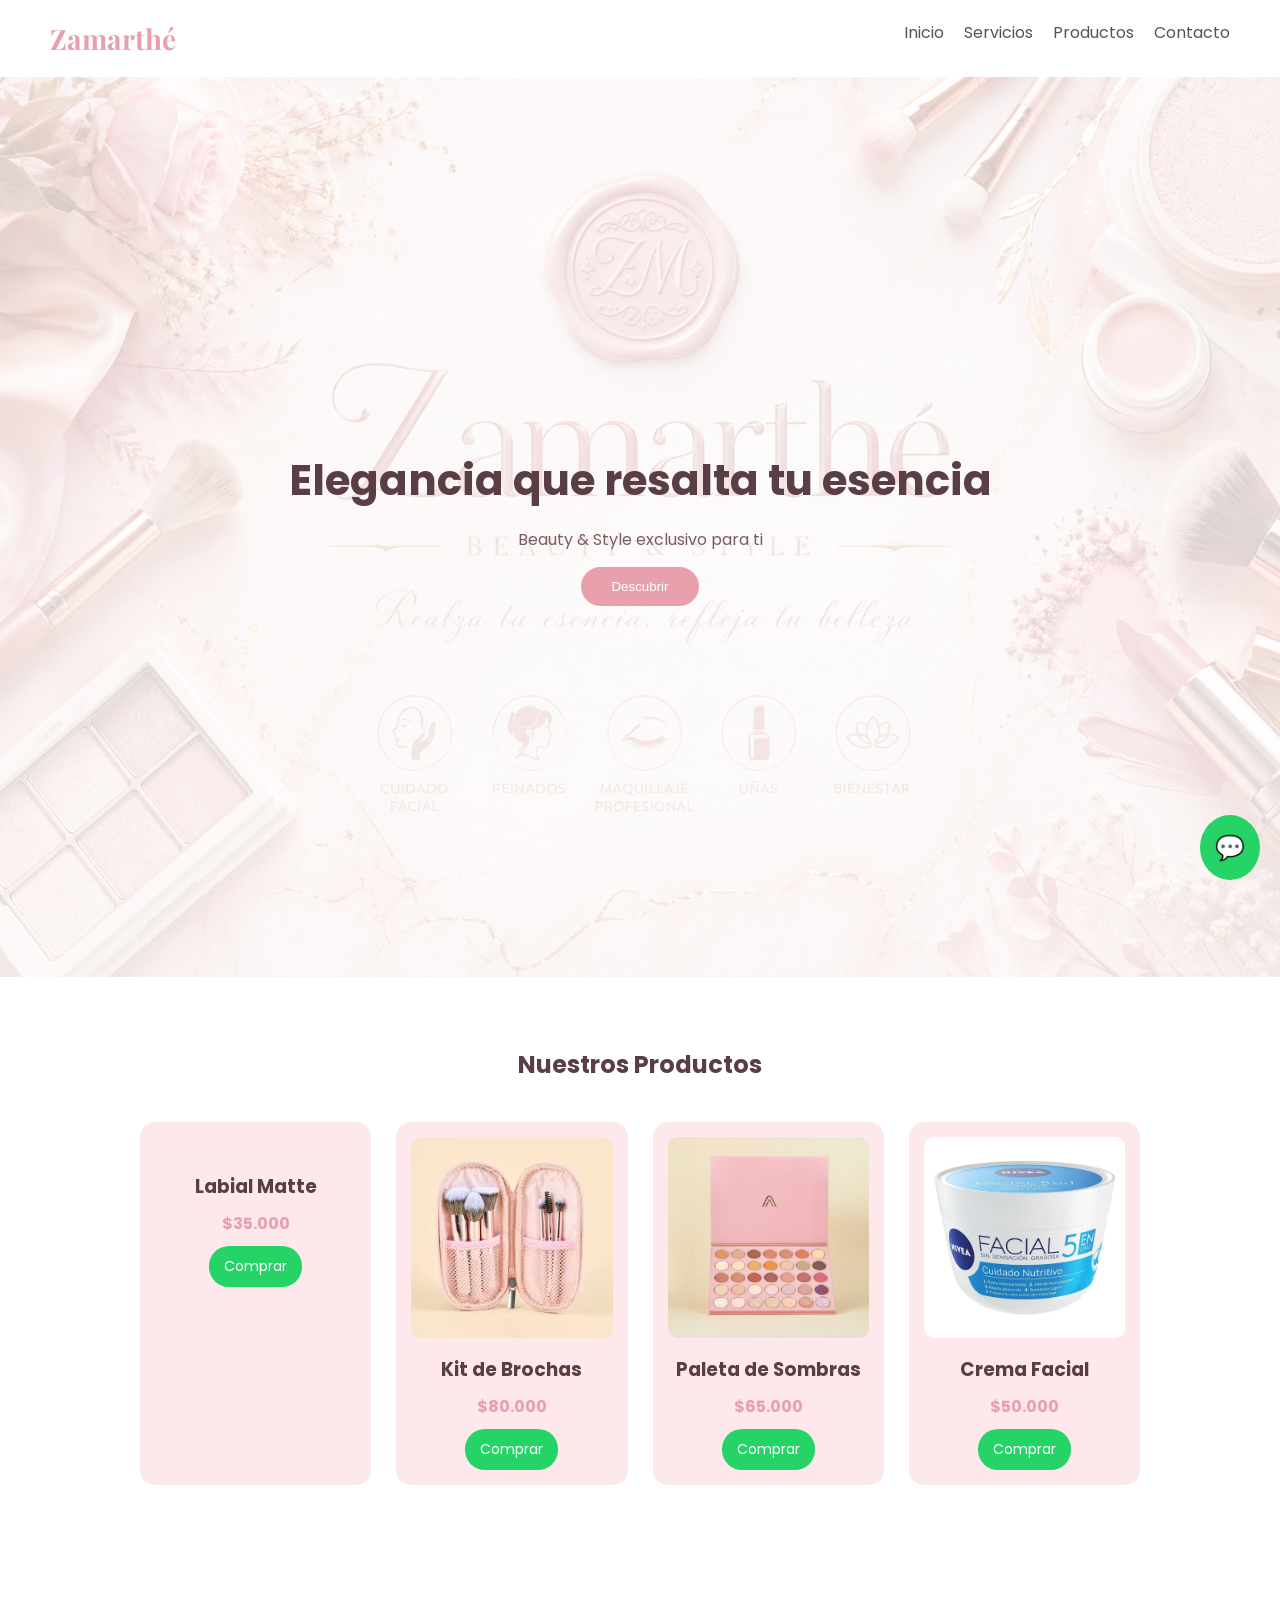
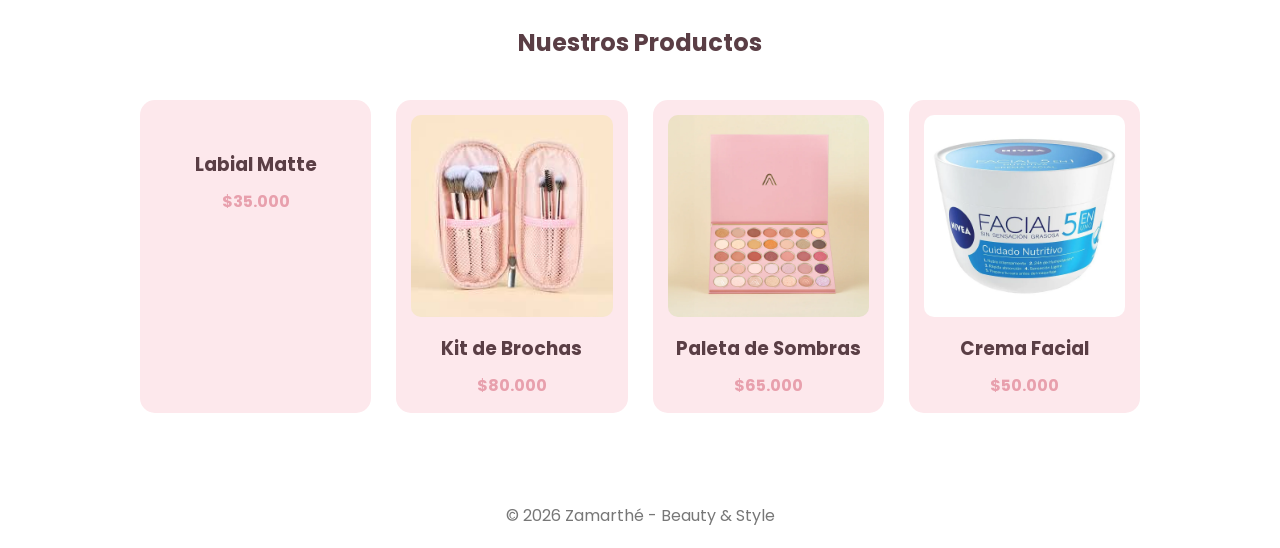
==== index.html @ cbe25ed5 "Primer commit Zamarthé" ====
<!DOCTYPE html>
<html lang="es">
<head>
    <meta charset="UTF-8">
    <meta name="viewport" content="width=device-width, initial-scale=1.0">
    <title>Zamarthé | Beauty & Style</title>

    <link rel="stylesheet" href="styles.css">

    <!-- FUENTES -->
    <link href="https://fonts.googleapis.com/css2?family=Playfair+Display:wght@500&family=Poppins:wght@300;400;500&display=swap" rel="stylesheet">
</head>

<body>

    <!-- NAVBAR -->
    <header>
        <nav class="navbar">
            <h1 class="logo">Zamarthé</h1>

            <ul>
                <li><a href="#">Inicio</a></li>
                <li><a href="#services">Servicios</a></li>
                <li><a href="#products">Productos</a></li>
                <li><a href="#">Contacto</a></li>
            </ul>
        </nav>
    </header>

    <!-- HERO -->
    <section class="hero">
        <div class="hero-content">
            <h2>Elegancia que resalta tu esencia</h2>
            <p>Beauty & Style exclusivo para ti</p>
            <button onclick="scrollToSection()">Descubrir</button>
        </div>
    </section>

    <!-- SERVICIOS -->
  <section class="products" id="products">
    <h2>Nuestros Productos</h2>

    <div class="product-grid">

        <div class="product">
            <img src="assets/pruieba.jpg" alt="">
            <h3>Labial Matte</h3>
            <p>$35.000</p>
            <a href="https://wa.me/573001234567?text=Hola,%20quiero%20comprar%20el%20Labial%20Matte%20de%20Zamarthé" target="_blank" class="btn-wsp">Comprar</a>
        </div>

        <div class="product">
            <img src="assets/producto2.jpg" alt="">
            <h3>Kit de Brochas</h3>
            <p>$80.000</p>
            <a href="https://wa.me/573001234567?text=Hola,%20quiero%20comprar%20el%20Kit%20de%20Brochas%20de%20Zamarthé" target="_blank" class="btn-wsp">Comprar</a>
        </div>

        <div class="product">
            <img src="assets/producto3.jpg" alt="">
            <h3>Paleta de Sombras</h3>
            <p>$65.000</p>
            <a href="https://wa.me/573001234567?text=Hola,%20quiero%20comprar%20la%20Paleta%20de%20Sombras%20de%20Zamarthé" target="_blank" class="btn-wsp">Comprar</a>
        </div>

        <div class="product">
            <img src="assets/producto4.jpg" alt="">
            <h3>Crema Facial</h3>
            <p>$50.000</p>
            <a href="https://wa.me/573001234567?text=Hola,%20quiero%20comprar%20la%20Crema%20Facial%20de%20Zamarthé" target="_blank" class="btn-wsp">Comprar</a>
        </div>

    </div>
</section>

    <!-- PRODUCTOS -->
    <section class="products" id="products">
        <h2>Nuestros Productos</h2>

        <div class="product-grid">

            <div class="product">
                <img src="assets/pruieba.jpg" alt="">
                <h3>Labial Matte</h3>
                <p>$35.000</p>
            </div>

            <div class="product">
                <img src="assets/producto2.jpg" alt="">
                <h3>Kit de Brochas</h3>
                <p>$80.000</p>
            </div>

            <div class="product">
                <img src="assets/producto3.jpg" alt="">
                <h3>Paleta de Sombras</h3>
                <p>$65.000</p>
            </div>

            <div class="product">
                <img src="assets/producto4.jpg" alt="">
                <h3>Crema Facial</h3>
                <p>$50.000</p>
            </div>

        </div>
    </section>

    <!-- FOOTER -->
    <footer>
        <p>© 2026 Zamarthé - Beauty & Style</p>
    </footer>

    <script src="script.js"></script>
    <a href="https://wa.me/573001234567?text=Hola,%20quiero%20información%20sobre%20Zamarthé" 
   class="whatsapp-float" target="_blank">
   💬
</a>

</body>
</html>
---- styles.css ----
/* RESET */
* {
    margin: 0;
    padding: 0;
    box-sizing: border-box;
}

/* FUENTES */
body {
    font-family: 'Poppins', sans-serif;
}

/* COLORES */
:root {
    --rosa: #e8a0ad;
    --rosa-suave: #fde8ec;
    --texto: #5a3e45;
}

/* NAVBAR */
.navbar {
    display: flex;
    justify-content: space-between;
    padding: 20px 50px;
    background: white;
    box-shadow: 0 2px 10px rgba(0,0,0,0.05);
}

.logo {
    font-family: 'Playfair Display', serif;
    font-size: 28px;
    color: var(--rosa);
}

.navbar ul {
    display: flex;
    list-style: none;
    gap: 20px;
}

.navbar a {
    text-decoration: none;
    color: #555;
}

.navbar a:hover {
    color: var(--rosa);
}

/* HERO */
.hero {
    height: 100vh;
    background:
        linear-gradient(rgba(255,255,255,0.75), rgba(255,255,255,0.85)),
        url("assets/fondo.png") no-repeat center center/cover;

    display: flex;
    justify-content: center;
    align-items: center;
    text-align: center;
}

.hero h2 {
    font-size: 42px;
    color: var(--texto);
}

.hero p {
    margin: 15px 0;
    color: #7a5c63;
}

.hero button {
    padding: 12px 30px;
    border: none;
    background: var(--rosa);
    color: white;
    border-radius: 30px;
    cursor: pointer;
}

/* SERVICIOS */
.services {
    padding: 60px 20px;
    text-align: center;
    background: var(--rosa-suave);
}

.cards {
    display: flex;
    justify-content: center;
    gap: 20px;
    flex-wrap: wrap;
}

.card {
    background: white;
    padding: 20px;
    border-radius: 15px;
    width: 250px;
}

/* PRODUCTOS */
.products {
    padding: 70px 20px;
    text-align: center;
}

.products h2 {
    margin-bottom: 40px;
    color: var(--texto);
}

.product-grid {
    display: grid;
    grid-template-columns: repeat(auto-fit, minmax(220px, 1fr));
    gap: 25px;
    max-width: 1000px;
    margin: auto;
}

.product {
    background: var(--rosa-suave);
    padding: 15px;
    border-radius: 15px;
}

.product img {
    width: 100%;
    border-radius: 10px;
}

.product h3 {
    margin: 10px 0;
    color: var(--texto);
}

.product p {
    color: var(--rosa);
    font-weight: bold;
}

/* FOOTER */
footer {
    text-align: center;
    padding: 20px;
    background: white;
    color: #777;
}
.btn-wsp {
    display: inline-block;
    margin-top: 10px;
    padding: 10px 15px;
    background: #25D366;
    color: white;
    text-decoration: none;
    border-radius: 20px;
    font-size: 14px;
    transition: 0.3s;
}

.btn-wsp:hover {
    background: #1ebe5d;
}
.whatsapp-float {
    position: fixed;
    bottom: 20px;
    right: 20px;
    background: #25D366;
    color: white;
    font-size: 24px;
    padding: 15px;
    border-radius: 50%;
    text-decoration: none;
}
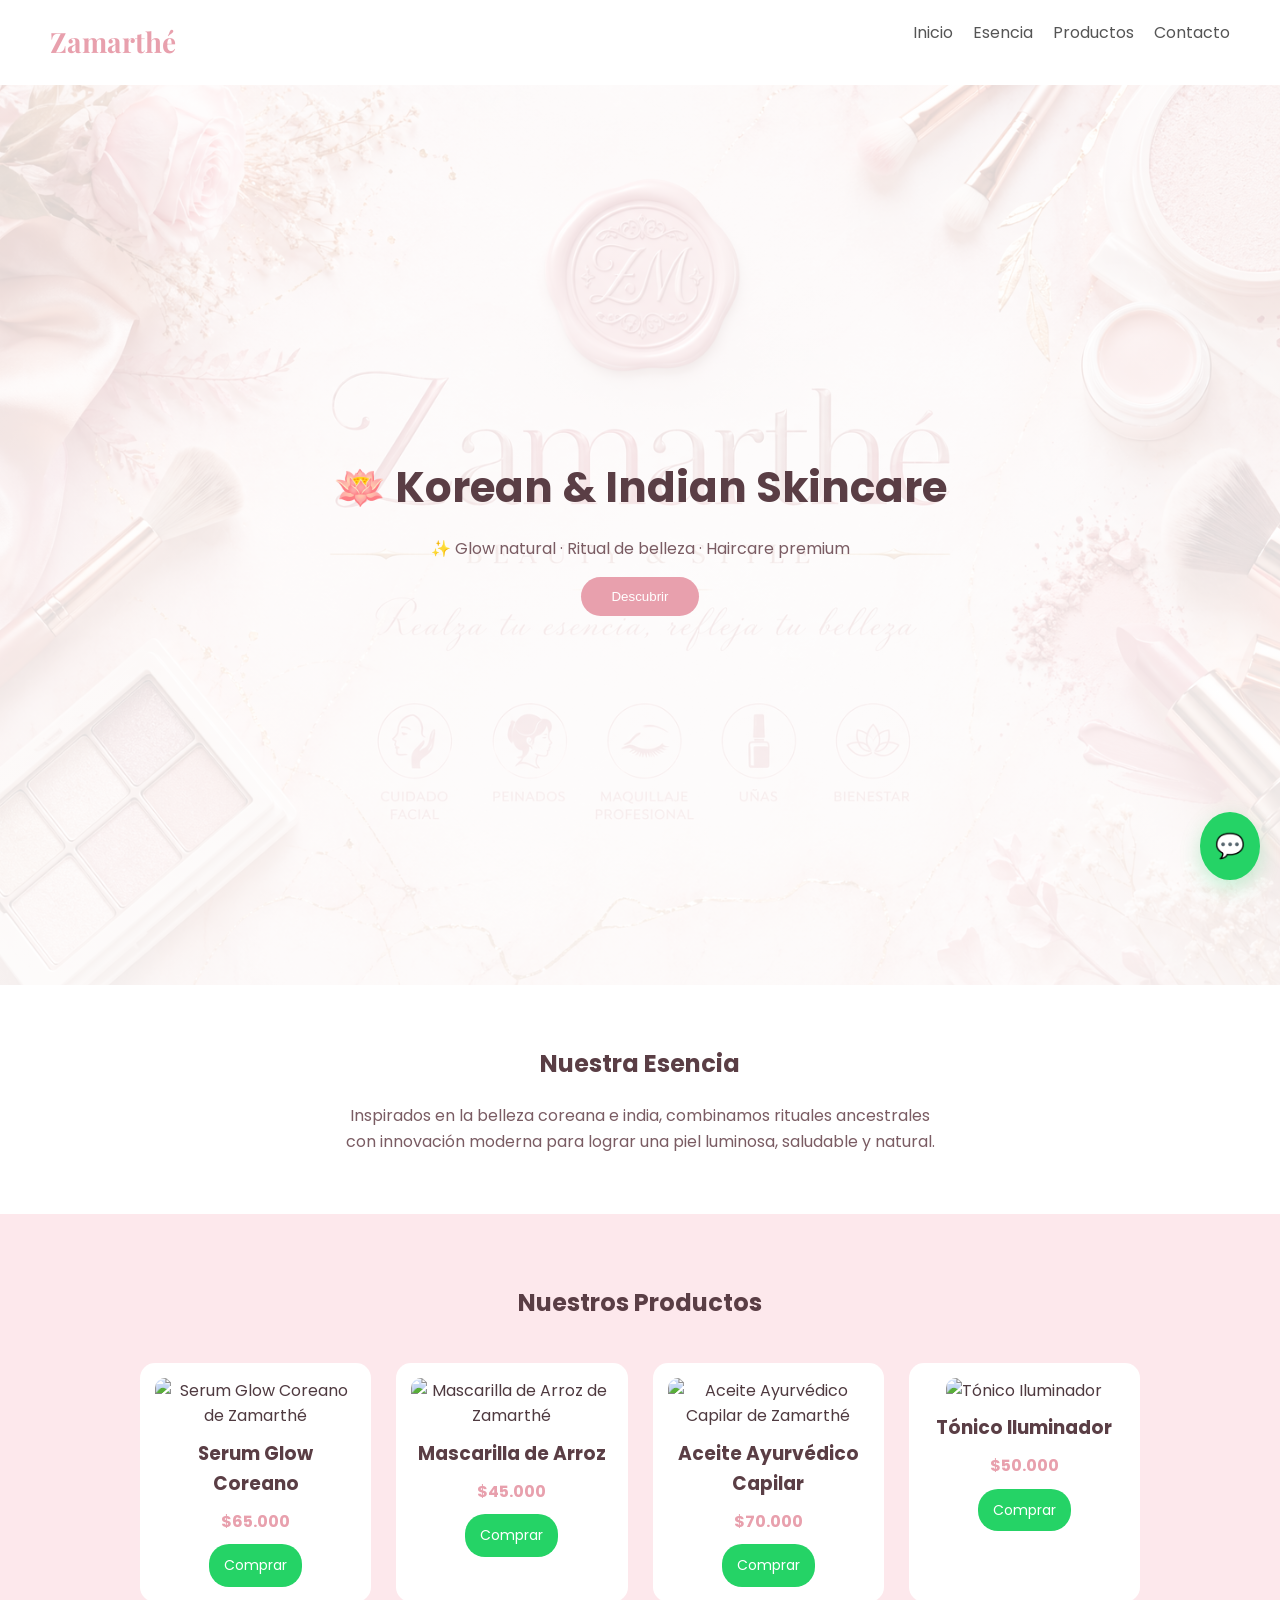
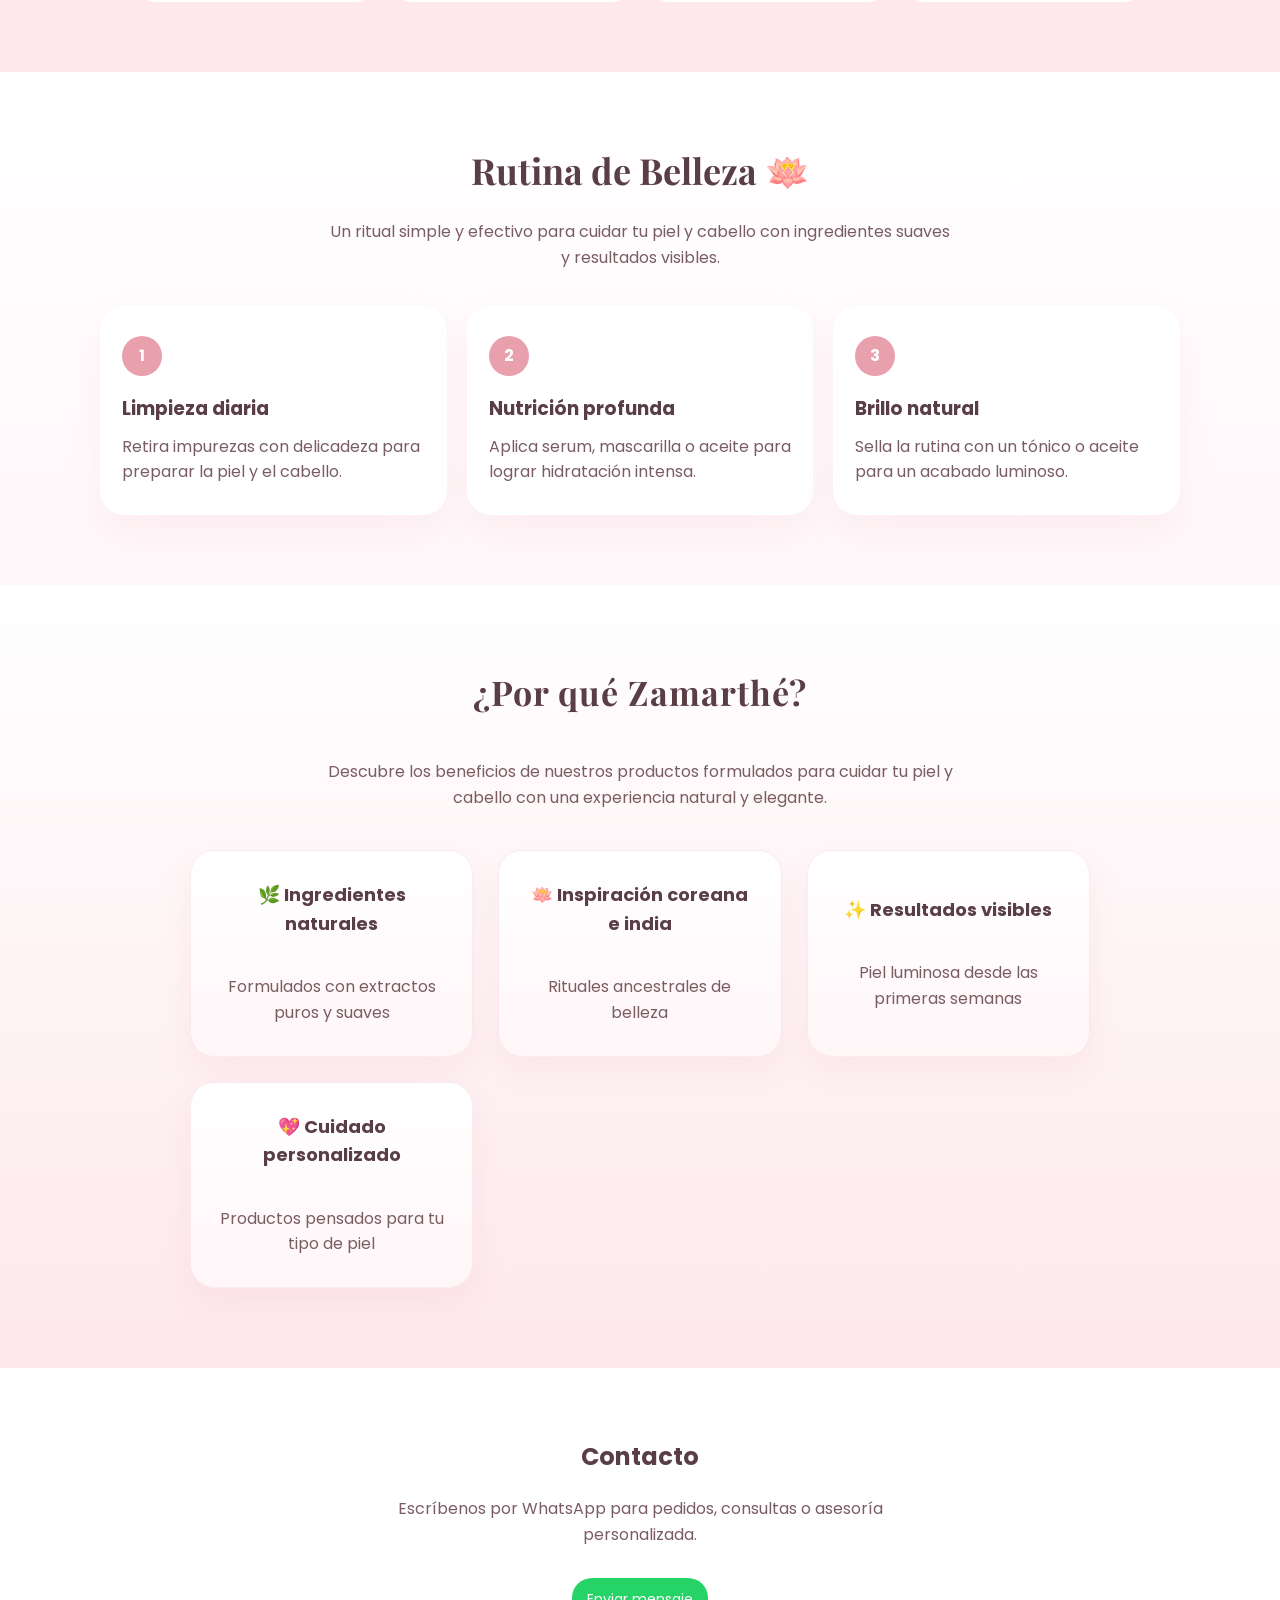
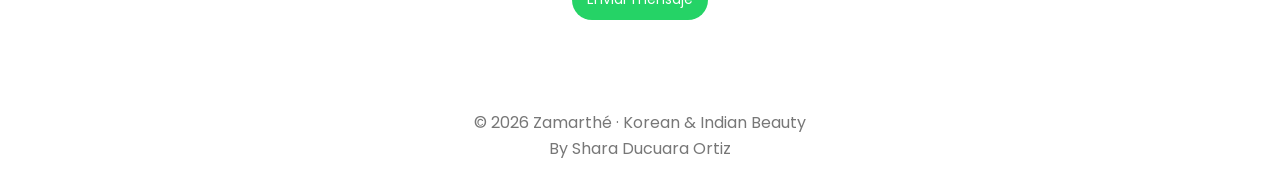
==== commit 96b69e9b: "2 cambio" ====
--- a/index.html
+++ b/index.html
@@ -3,9 +3,10 @@
 <head>
     <meta charset="UTF-8">
     <meta name="viewport" content="width=device-width, initial-scale=1.0">
-    <title>Zamarthé | Beauty & Style</title>
+    <title>Zamarthé | Skincare & Haircare</title>
 
     <link rel="stylesheet" href="styles.css">
+    <link rel="icon" href="assets/favicon.jpg" type="image/jpeg">
 
     <!-- FUENTES -->
     <link href="https://fonts.googleapis.com/css2?family=Playfair+Display:wght@500&family=Poppins:wght@300;400;500&display=swap" rel="stylesheet">
@@ -14,15 +15,15 @@
 <body>
 
     <!-- NAVBAR -->
-    <header>
+    <header id="top">
         <nav class="navbar">
             <h1 class="logo">Zamarthé</h1>
 
             <ul>
-                <li><a href="#">Inicio</a></li>
-                <li><a href="#services">Servicios</a></li>
+                <li><a href="#top">Inicio</a></li>
+                <li><a href="#philosophy">Esencia</a></li>
                 <li><a href="#products">Productos</a></li>
-                <li><a href="#">Contacto</a></li>
+                <li><a href="#contact">Contacto</a></li>
             </ul>
         </nav>
     </header>
@@ -30,48 +31,20 @@
     <!-- HERO -->
     <section class="hero">
         <div class="hero-content">
-            <h2>Elegancia que resalta tu esencia</h2>
-            <p>Beauty & Style exclusivo para ti</p>
-            <button onclick="scrollToSection()">Descubrir</button>
+            <h2>🪷 Korean & Indian Skincare</h2>
+            <p>✨ Glow natural · Ritual de belleza · Haircare premium</p>
+            <button id="discover-button" type="button">Descubrir</button>
         </div>
     </section>
 
-    <!-- SERVICIOS -->
-  <section class="products" id="products">
-    <h2>Nuestros Productos</h2>
-
-    <div class="product-grid">
-
-        <div class="product">
-            <img src="assets/pruieba.jpg" alt="">
-            <h3>Labial Matte</h3>
-            <p>$35.000</p>
-            <a href="https://wa.me/573001234567?text=Hola,%20quiero%20comprar%20el%20Labial%20Matte%20de%20Zamarthé" target="_blank" class="btn-wsp">Comprar</a>
-        </div>
-
-        <div class="product">
-            <img src="assets/producto2.jpg" alt="">
-            <h3>Kit de Brochas</h3>
-            <p>$80.000</p>
-            <a href="https://wa.me/573001234567?text=Hola,%20quiero%20comprar%20el%20Kit%20de%20Brochas%20de%20Zamarthé" target="_blank" class="btn-wsp">Comprar</a>
-        </div>
-
-        <div class="product">
-            <img src="assets/producto3.jpg" alt="">
-            <h3>Paleta de Sombras</h3>
-            <p>$65.000</p>
-            <a href="https://wa.me/573001234567?text=Hola,%20quiero%20comprar%20la%20Paleta%20de%20Sombras%20de%20Zamarthé" target="_blank" class="btn-wsp">Comprar</a>
-        </div>
-
-        <div class="product">
-            <img src="assets/producto4.jpg" alt="">
-            <h3>Crema Facial</h3>
-            <p>$50.000</p>
-            <a href="https://wa.me/573001234567?text=Hola,%20quiero%20comprar%20la%20Crema%20Facial%20de%20Zamarthé" target="_blank" class="btn-wsp">Comprar</a>
-        </div>
-
-    </div>
-</section>
+    <!-- FILOSOFÍA -->
+    <section class="philosophy" id="philosophy">
+        <h2>Nuestra Esencia</h2>
+        <p>
+            Inspirados en la belleza coreana e india, combinamos rituales ancestrales 
+            con innovación moderna para lograr una piel luminosa, saludable y natural.
+        </p>
+    </section>
 
     <!-- PRODUCTOS -->
     <section class="products" id="products">
@@ -80,42 +53,92 @@
         <div class="product-grid">
 
             <div class="product">
-                <img src="assets/pruieba.jpg" alt="">
-                <h3>Labial Matte</h3>
-                <p>$35.000</p>
+                <img src="assets/glowcoreano.jpg" alt="Serum Glow Coreano de Zamarthé">
+                <h3>Serum Glow Coreano</h3>
+                <p>$65.000</p>
+                <a href="https://wa.me/573168811895?text=Hola,%20quiero%20comprar%20el%20Serum%20Glow%20Coreano%20de%20Zamarthé" target="_blank" class="btn-wsp">Comprar</a>
             </div>
 
             <div class="product">
-                <img src="assets/producto2.jpg" alt="">
-                <h3>Kit de Brochas</h3>
-                <p>$80.000</p>
+                <img src="assets/mascarillaarroz.jpg" alt="Mascarilla de Arroz de Zamarthé">
+                <h3>Mascarilla de Arroz</h3>
+                <p>$45.000</p>
+                <a href="https://wa.me/573168811895?text=Hola,%20quiero%20comprar%20la%20Mascarilla%20de%20Arroz%20de%20Zamarthé" target="_blank" class="btn-wsp">Comprar</a>
             </div>
 
             <div class="product">
-                <img src="assets/producto3.jpg" alt="">
-                <h3>Paleta de Sombras</h3>
-                <p>$65.000</p>
+                <img src="assets/aceiteayurvedico.jpg" alt="Aceite Ayurvédico Capilar de Zamarthé">
+                <h3>Aceite Ayurvédico Capilar</h3>
+                <p>$70.000</p>
+                <a href="https://wa.me/573168811895?text=Hola,%20quiero%20comprar%20el%20Aceite%20Ayurvédico%20Capilar%20de%20Zamarthé" target="_blank" class="btn-wsp">Comprar</a>
             </div>
 
             <div class="product">
-                <img src="assets/producto4.jpg" alt="">
-                <h3>Crema Facial</h3>
+                <img src="assets/tonicoiluminador.jpg" alt="Tónico Iluminador">
+                <h3>Tónico Iluminador</h3>
                 <p>$50.000</p>
+                <a href="https://wa.me/573168811895?text=Hola,%20quiero%20comprar%20el%20Tónico%20Iluminador%20de%20Zamarthé" target="_blank" class="btn-wsp">Comprar</a>
             </div>
 
         </div>
     </section>
+    
+    <section class="routine" id="routine">
+        <div class="routine-content">
+            <h2>Rutina de Belleza 🪷</h2>
+            <p>Un ritual simple y efectivo para cuidar tu piel y cabello con ingredientes suaves y resultados visibles.</p>
+            <div class="routine-grid">
+                <article class="routine-step">
+                    <span>1</span>
+                    <h3>Limpieza diaria</h3>
+                    <p>Retira impurezas con delicadeza para preparar la piel y el cabello.</p>
+                </article>
+                <article class="routine-step">
+                    <span>2</span>
+                    <h3>Nutrición profunda</h3>
+                    <p>Aplica serum, mascarilla o aceite para lograr hidratación intensa.</p>
+                </article>
+                <article class="routine-step">
+                    <span>3</span>
+                    <h3>Brillo natural</h3>
+                    <p>Sella la rutina con un tónico o aceite para un acabado luminoso.</p>
+                </article>
+            </div>
+        </div>
+    </section>
+
+    <section class="benefits">
+        <h2>¿Por qué Zamarthé?</h2>
+        <p class="intro">Descubre los beneficios de nuestros productos formulados para cuidar tu piel y cabello con una experiencia natural y elegante.</p>
+
+        <ul>
+        <li><strong>🌿 Ingredientes naturales</strong><br>Formulados con extractos puros y suaves</li>
+        <li><strong>🪷 Inspiración coreana e india</strong><br>Rituales ancestrales de belleza</li>
+        <li><strong>✨ Resultados visibles</strong><br>Piel luminosa desde las primeras semanas</li>
+        <li><strong>💖 Cuidado personalizado</strong><br>Productos pensados para tu tipo de piel</li>
+    </ul>
+</section>
+
+    <!-- CONTACTO -->
+    <section class="contact" id="contact">
+        <h2>Contacto</h2>
+        <p>Escríbenos por WhatsApp para pedidos, consultas o asesoría personalizada.</p>
+        <a href="https://wa.me/573168811895?text=Hola,%20quiero%20información%20sobre%20Zamarthé" target="_blank" class="btn-wsp">Enviar mensaje</a>
+    </section>
+
+    <!-- BOTÓN WHATSAPP FLOTANTE -->
+    <a href="https://wa.me/573168811895?text=Hola,%20quiero%20información%20sobre%20Zamarthé" 
+       class="whatsapp-float" 
+       target="_blank" aria-label="WhatsApp Zamarthé">
+       💬
+    </a>
 
     <!-- FOOTER -->
     <footer>
-        <p>© 2026 Zamarthé - Beauty & Style</p>
+        <p>© 2026 Zamarthé · Korean & Indian Beauty</p>
+        <p>By Shara Ducuara Ortiz</p>
     </footer>
 
-    <script src="script.js"></script>
-    <a href="https://wa.me/573001234567?text=Hola,%20quiero%20información%20sobre%20Zamarthé" 
-   class="whatsapp-float" target="_blank">
-   💬
-</a>
-
+    <script src="script.js" defer></script>
 </body>
 </html>
--- a/styles.css
+++ b/styles.css
@@ -1,4 +1,4 @@
-/* RESET */
+﻿/* RESET */
 * {
     margin: 0;
     padding: 0;
@@ -8,6 +8,13 @@
 /* FUENTES */
 body {
     font-family: 'Poppins', sans-serif;
+    background: #fff;
+    color: #4f3a40;
+    line-height: 1.6;
+}
+
+html {
+    scroll-behavior: smooth;
 }
 
 /* COLORES */
@@ -15,6 +22,7 @@
     --rosa: #e8a0ad;
     --rosa-suave: #fde8ec;
     --texto: #5a3e45;
+    --texto-sec: #7a5c63;
 }
 
 /* NAVBAR */
@@ -41,6 +49,7 @@
 .navbar a {
     text-decoration: none;
     color: #555;
+    transition: 0.3s;
 }
 
 .navbar a:hover {
@@ -51,13 +60,14 @@
 .hero {
     height: 100vh;
     background:
-        linear-gradient(rgba(255,255,255,0.75), rgba(255,255,255,0.85)),
+        linear-gradient(rgba(255,255,255,0.8), rgba(255,255,255,0.9)),
         url("assets/fondo.png") no-repeat center center/cover;
 
     display: flex;
     justify-content: center;
     align-items: center;
     text-align: center;
+    padding: 20px;
 }
 
 .hero h2 {
@@ -67,7 +77,7 @@
 
 .hero p {
     margin: 15px 0;
-    color: #7a5c63;
+    color: var(--texto-sec);
 }
 
 .hero button {
@@ -79,31 +89,32 @@
     cursor: pointer;
 }
 
-/* SERVICIOS */
-.services {
+.hero button:hover {
+    background: #d88998;
+}
+
+/* FILOSOFÃA */
+.philosophy {
     padding: 60px 20px;
     text-align: center;
-    background: var(--rosa-suave);
-}
-
-.cards {
-    display: flex;
-    justify-content: center;
-    gap: 20px;
-    flex-wrap: wrap;
-}
-
-.card {
-    background: white;
-    padding: 20px;
-    border-radius: 15px;
-    width: 250px;
+}
+
+.philosophy h2 {
+    color: var(--texto);
+    margin-bottom: 20px;
+}
+
+.philosophy p {
+    max-width: 600px;
+    margin: auto;
+    color: var(--texto-sec);
 }
 
 /* PRODUCTOS */
 .products {
     padding: 70px 20px;
     text-align: center;
+    background: var(--rosa-suave);
 }
 
 .products h2 {
@@ -120,9 +131,14 @@
 }
 
 .product {
-    background: var(--rosa-suave);
+    background: white;
     padding: 15px;
     border-radius: 15px;
+    transition: 0.3s;
+}
+
+.product:hover {
+    transform: translateY(-5px);
 }
 
 .product img {
@@ -140,13 +156,7 @@
     font-weight: bold;
 }
 
-/* FOOTER */
-footer {
-    text-align: center;
-    padding: 20px;
-    background: white;
-    color: #777;
-}
+/* BOTÃ“N WHATSAPP PRODUCTO */
 .btn-wsp {
     display: inline-block;
     margin-top: 10px;
@@ -156,12 +166,13 @@
     text-decoration: none;
     border-radius: 20px;
     font-size: 14px;
-    transition: 0.3s;
 }
 
 .btn-wsp:hover {
     background: #1ebe5d;
 }
+
+/* BOTÓN FLOTANTE */
 .whatsapp-float {
     position: fixed;
     bottom: 20px;
@@ -172,4 +183,190 @@
     padding: 15px;
     border-radius: 50%;
     text-decoration: none;
-}+    z-index: 1000;
+    box-shadow: 0 8px 20px rgba(37, 211, 102, 0.25);
+}
+
+.routine {
+    padding: 70px 20px;
+    text-align: center;
+    background: linear-gradient(180deg, #fff, #fff7f9);
+}
+
+.routine h2 {
+    font-size: 36px;
+    color: var(--texto);
+    font-family: 'Playfair Display', serif;
+    margin: 0 auto 20px;
+    max-width: 720px;
+}
+
+.routine p {
+    max-width: 620px;
+    margin: 0 auto 35px;
+    color: var(--texto-sec);
+}
+
+.routine-grid {
+    display: grid;
+    grid-template-columns: repeat(3, minmax(180px, 1fr));
+    gap: 20px;
+    max-width: 1080px;
+    margin: auto;
+}
+
+.routine-step {
+    background: white;
+    border-radius: 24px;
+    padding: 30px 22px;
+    box-shadow: 0 16px 35px rgba(232, 160, 173, 0.12);
+    transition: transform 0.3s ease, box-shadow 0.3s ease;
+    text-align: left;
+}
+
+.routine-step:hover {
+    transform: translateY(-6px);
+    box-shadow: 0 22px 45px rgba(232, 160, 173, 0.16);
+}
+
+.routine-step span {
+    display: inline-flex;
+    align-items: center;
+    justify-content: center;
+    width: 40px;
+    height: 40px;
+    border-radius: 50%;
+    background: var(--rosa);
+    color: white;
+    font-weight: 700;
+    margin-bottom: 18px;
+}
+
+.routine-step h3 {
+    margin: 0 0 10px;
+    color: var(--texto);
+}
+
+.routine-step p {
+    margin: 0;
+    color: var(--texto-sec);
+}
+
+.contact {
+    padding: 70px 20px;
+    text-align: center;
+    background: #fff;
+}
+
+.contact h2 {
+    margin-bottom: 20px;
+    color: var(--texto);
+}
+
+.contact p {
+    max-width: 600px;
+    margin: 0 auto 20px;
+    color: var(--texto-sec);
+}
+
+@media (max-width: 800px) {
+    .navbar {
+        flex-wrap: wrap;
+        padding: 20px 25px;
+    }
+
+    .navbar ul {
+        flex-wrap: wrap;
+        justify-content: center;
+        gap: 12px;
+        margin-top: 10px;
+    }
+
+    .hero {
+        height: auto;
+        padding: 60px 20px;
+    }
+
+    .hero h2 {
+        font-size: 34px;
+    }
+
+    .product-grid {
+        grid-template-columns: 1fr;
+    }
+}
+
+/* FOOTER */
+footer {
+    text-align: center;
+    padding: 20px;
+    background: white;
+    color: #777;
+}
+
+/* BENEFITS SECTION */
+.benefits {
+    padding: 80px 20px;
+    text-align: center;
+    background: linear-gradient(to bottom, #fff, #fde8ec);
+}
+
+.benefits h2 {
+    font-size: 34px;
+    margin-bottom: 40px;
+    color: #5a3e45;
+    font-family: "Playfair Display", serif;
+    letter-spacing: 0.03em;
+}
+
+.benefits .intro {
+    max-width: 640px;
+    margin: 0 auto 40px;
+    color: #7a5c63;
+    font-size: 16px;
+}
+
+/* GRID */
+.benefits ul {
+    display: grid;
+    grid-template-columns: repeat(auto-fit, minmax(220px, 1fr));
+    gap: 25px;
+    max-width: 900px;
+    margin: auto;
+    list-style: none;
+    padding: 0;
+}
+
+/* CARDS */
+.benefits li {
+    background: linear-gradient(180deg, #ffffff 0%, #fff6f8 100%);
+    padding: 30px 25px;
+    border-radius: 24px;
+    font-size: 16px;
+    color: #7a5c63;
+    border: 1px solid rgba(232, 160, 173, 0.18);
+    min-height: 190px;
+    display: flex;
+    flex-direction: column;
+    justify-content: center;
+    gap: 10px;
+    box-shadow: 0 12px 30px rgba(232, 160, 173, 0.14);
+    transition: transform 0.3s ease, box-shadow 0.3s ease;
+}
+
+/* EFECTO HOVER */
+.benefits li:hover {
+    transform: translateY(-8px);
+    box-shadow: 0 18px 38px rgba(232, 160, 173, 0.22);
+}
+
+.benefits li strong {
+    display: block;
+    color: #5a3e45;
+    font-size: 18px;
+}
+
+/* EMOJIS MÁS GRANDES */
+.benefits li::first-letter {
+    font-size: 24px;
+}
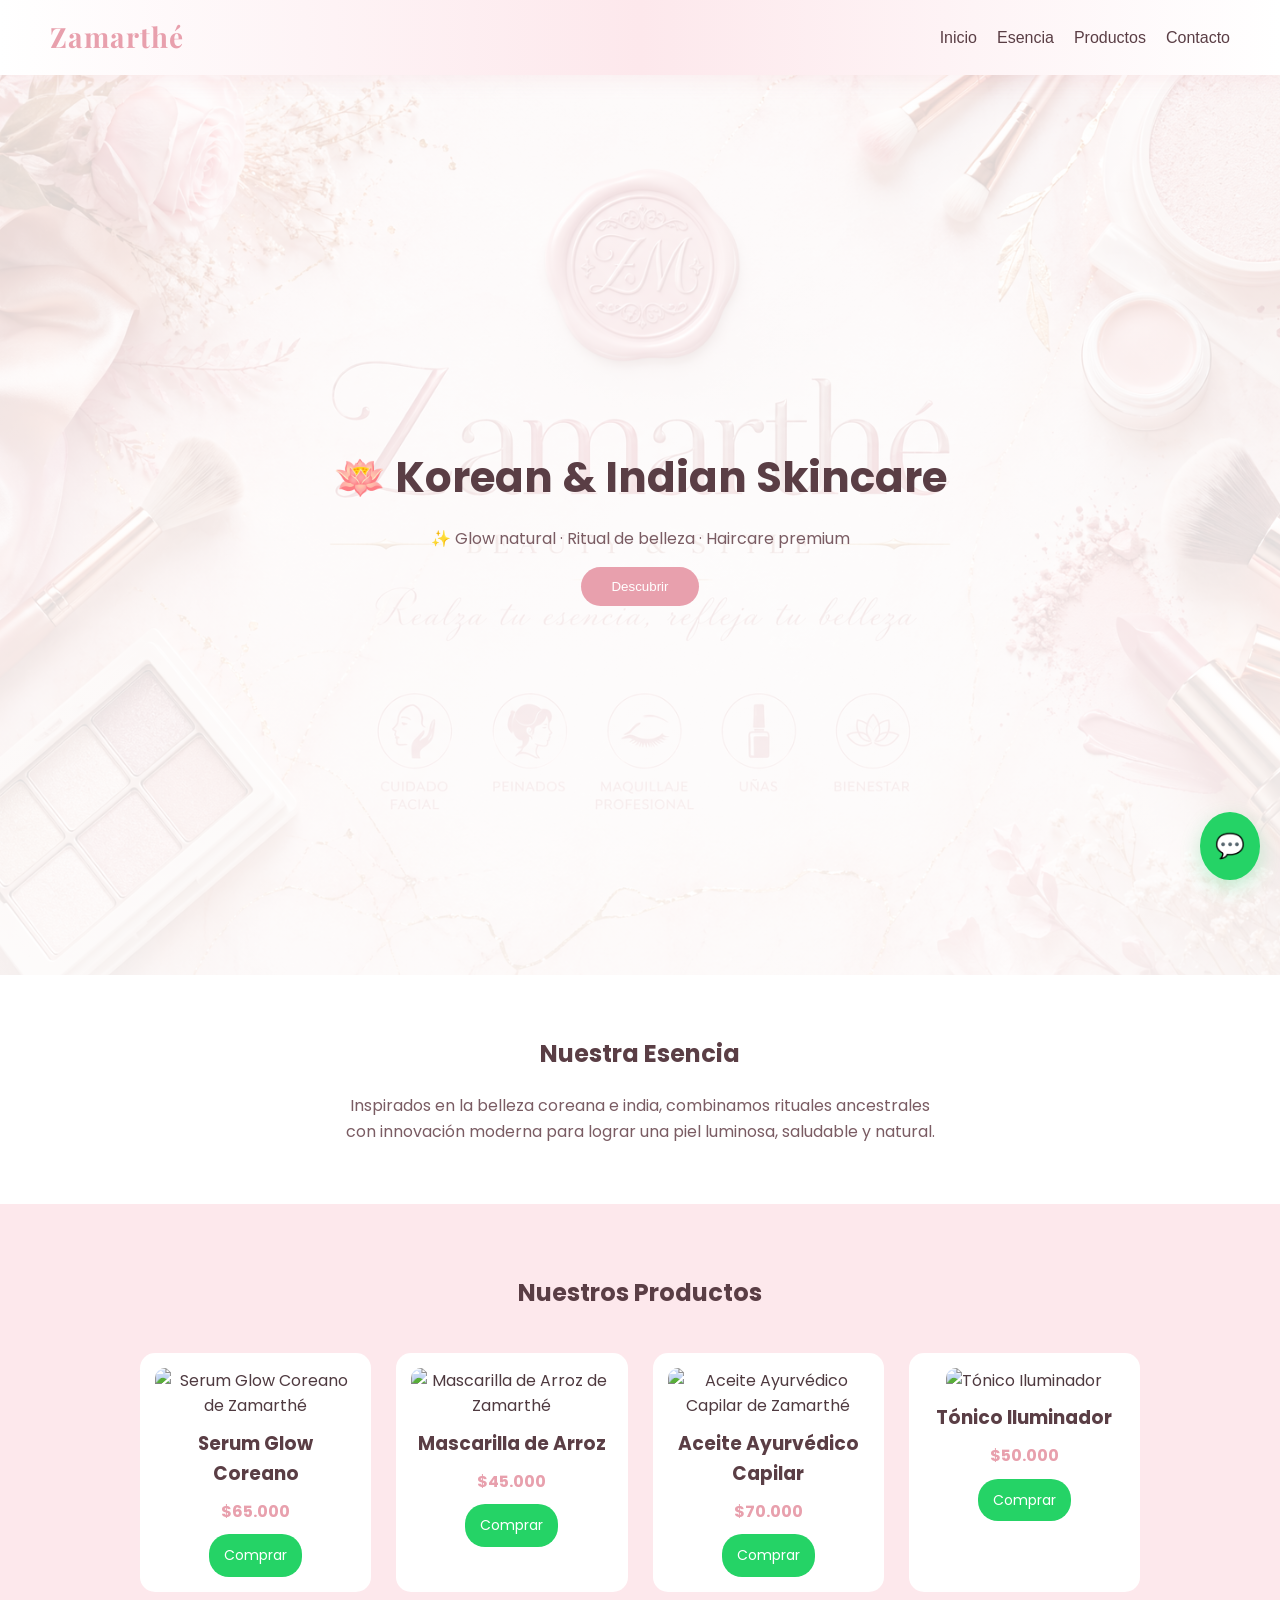
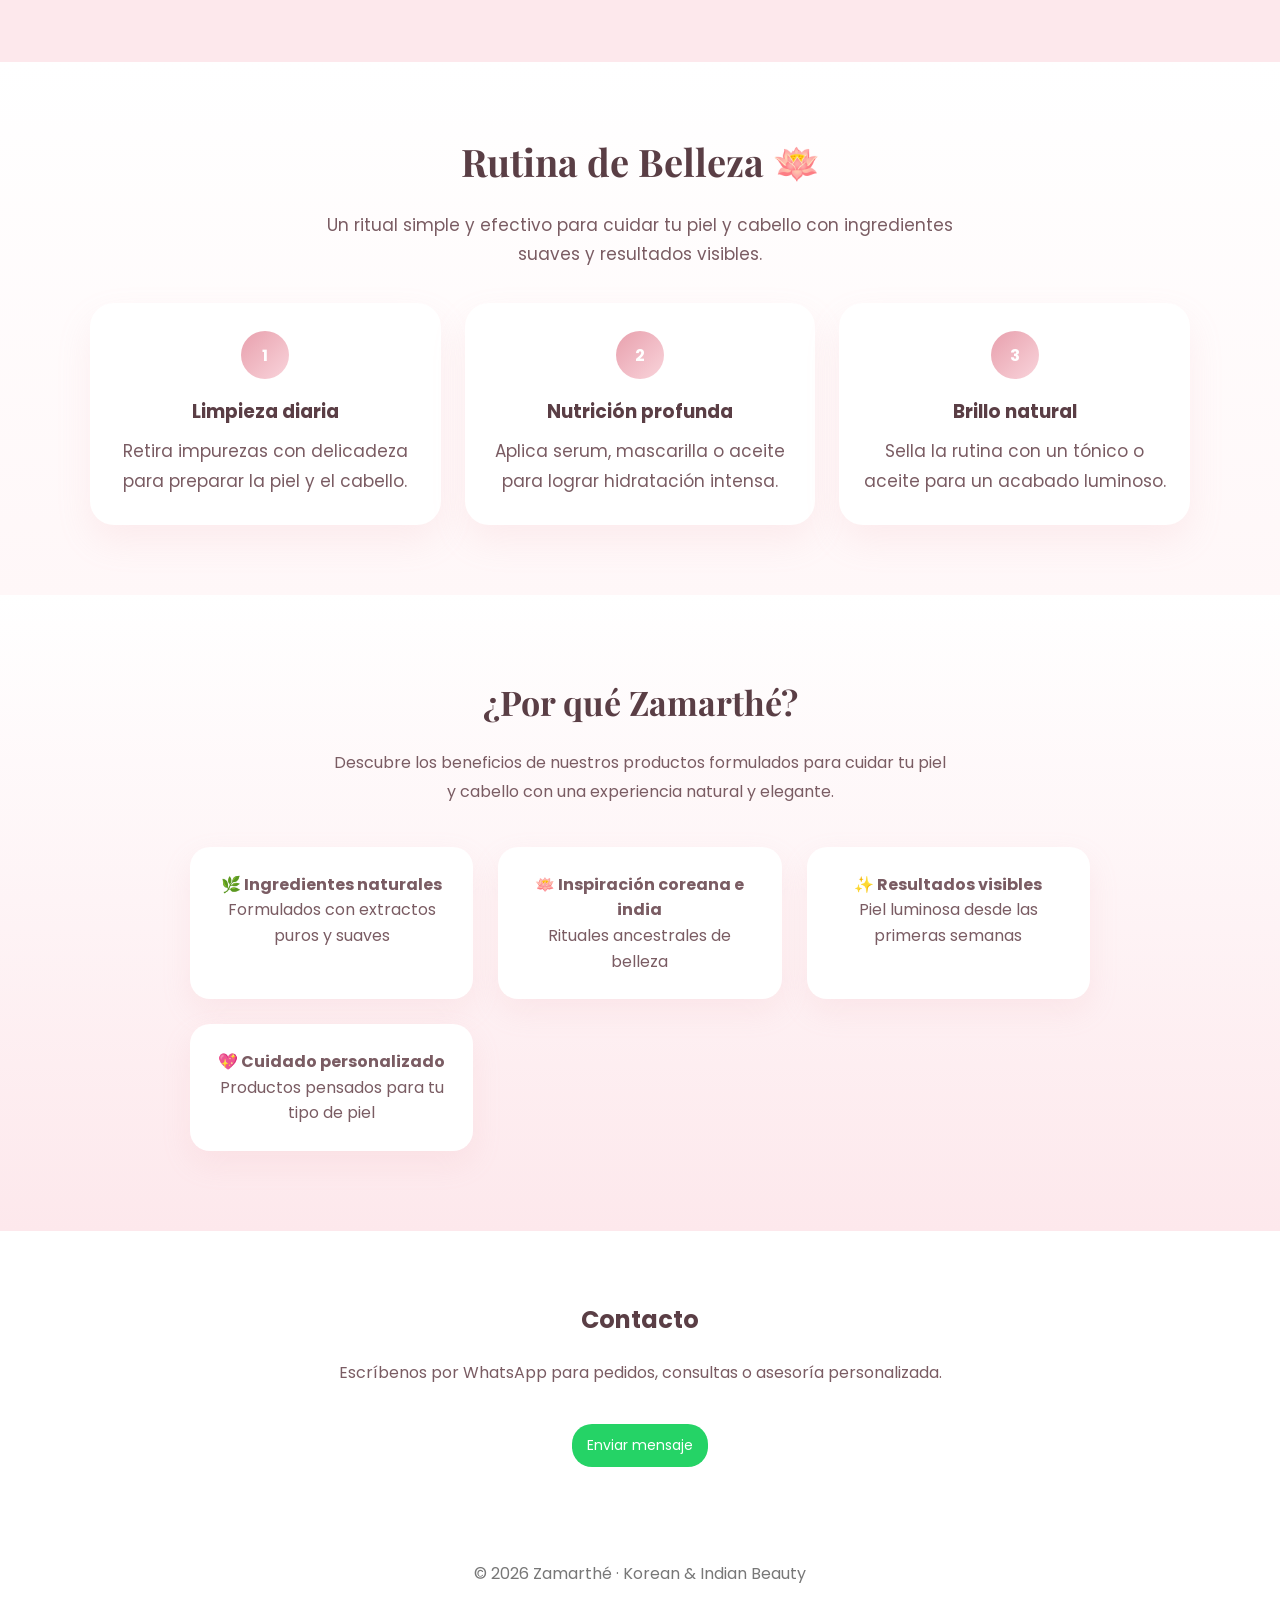
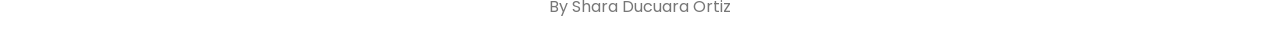
==== commit cc82d224: "4 cambio contacto" ====
--- a/index.html
+++ b/index.html
@@ -56,28 +56,28 @@
                 <img src="assets/glowcoreano.jpg" alt="Serum Glow Coreano de Zamarthé">
                 <h3>Serum Glow Coreano</h3>
                 <p>$65.000</p>
-                <a href="https://wa.me/573168811895?text=Hola,%20quiero%20comprar%20el%20Serum%20Glow%20Coreano%20de%20Zamarthé" target="_blank" class="btn-wsp">Comprar</a>
+                <a href="https://wa.me/573209015291?text=Hola,%20quiero%20comprar%20el%20Serum%20Glow%20Coreano%20de%20Zamarthé" target="_blank" class="btn-wsp">Comprar</a>
             </div>
 
             <div class="product">
                 <img src="assets/mascarillaarroz.jpg" alt="Mascarilla de Arroz de Zamarthé">
                 <h3>Mascarilla de Arroz</h3>
                 <p>$45.000</p>
-                <a href="https://wa.me/573168811895?text=Hola,%20quiero%20comprar%20la%20Mascarilla%20de%20Arroz%20de%20Zamarthé" target="_blank" class="btn-wsp">Comprar</a>
+                <a href="https://wa.me/573209015291?text=Hola,%20quiero%20comprar%20la%20Mascarilla%20de%20Arroz%20de%20Zamarthé" target="_blank" class="btn-wsp">Comprar</a>
             </div>
 
             <div class="product">
                 <img src="assets/aceiteayurvedico.jpg" alt="Aceite Ayurvédico Capilar de Zamarthé">
                 <h3>Aceite Ayurvédico Capilar</h3>
                 <p>$70.000</p>
-                <a href="https://wa.me/573168811895?text=Hola,%20quiero%20comprar%20el%20Aceite%20Ayurvédico%20Capilar%20de%20Zamarthé" target="_blank" class="btn-wsp">Comprar</a>
+                <a href="https://wa.me/573209015291?text=Hola,%20quiero%20comprar%20el%20Aceite%20Ayurvédico%20Capilar%20de%20Zamarthé" target="_blank" class="btn-wsp">Comprar</a>
             </div>
 
             <div class="product">
                 <img src="assets/tonicoiluminador.jpg" alt="Tónico Iluminador">
                 <h3>Tónico Iluminador</h3>
                 <p>$50.000</p>
-                <a href="https://wa.me/573168811895?text=Hola,%20quiero%20comprar%20el%20Tónico%20Iluminador%20de%20Zamarthé" target="_blank" class="btn-wsp">Comprar</a>
+                <a href="https://wa.me/573209015291?text=Hola,%20quiero%20comprar%20el%20Tónico%20Iluminador%20de%20Zamarthé" target="_blank" class="btn-wsp">Comprar</a>
             </div>
 
         </div>
@@ -123,11 +123,11 @@
     <section class="contact" id="contact">
         <h2>Contacto</h2>
         <p>Escríbenos por WhatsApp para pedidos, consultas o asesoría personalizada.</p>
-        <a href="https://wa.me/573168811895?text=Hola,%20quiero%20información%20sobre%20Zamarthé" target="_blank" class="btn-wsp">Enviar mensaje</a>
+        <a href="https://wa.me/573209015291?text=Hola,%20quiero%20información%20sobre%20Zamarthé" target="_blank" class="btn-wsp">Enviar mensaje</a>
     </section>
 
     <!-- BOTÓN WHATSAPP FLOTANTE -->
-    <a href="https://wa.me/573168811895?text=Hola,%20quiero%20información%20sobre%20Zamarthé" 
+    <a href="https://wa.me/573209015291?text=Hola,%20quiero%20información%20sobre%20Zamarthé" 
        class="whatsapp-float" 
        target="_blank" aria-label="WhatsApp Zamarthé">
        💬
--- a/styles.css
+++ b/styles.css
@@ -25,19 +25,27 @@
     --texto-sec: #7a5c63;
 }
 
-/* NAVBAR */
+/* ================= NAVBAR PREMIUM 💎 ================= */
 .navbar {
     display: flex;
     justify-content: space-between;
-    padding: 20px 50px;
-    background: white;
-    box-shadow: 0 2px 10px rgba(0,0,0,0.05);
+    align-items: center;
+    padding: 15px 50px;
+
+    background: linear-gradient(90deg, #ffffff, #fde8ec, #ffffff);
+
+    box-shadow: 0 4px 20px rgba(232, 160, 173, 0.15);
+
+    position: sticky;
+    top: 0;
+    z-index: 1000;
 }
 
 .logo {
     font-family: 'Playfair Display', serif;
     font-size: 28px;
     color: var(--rosa);
+    letter-spacing: 1px;
 }
 
 .navbar ul {
@@ -48,15 +56,33 @@
 
 .navbar a {
     text-decoration: none;
-    color: #555;
+    color: #5a3e45;
+    font-weight: 500;
+    position: relative;
     transition: 0.3s;
+}
+
+/* Línea animada */
+.navbar a::after {
+    content: "";
+    position: absolute;
+    width: 0%;
+    height: 2px;
+    bottom: -5px;
+    left: 0;
+    background: var(--rosa);
+    transition: 0.3s;
+}
+
+.navbar a:hover::after {
+    width: 100%;
 }
 
 .navbar a:hover {
     color: var(--rosa);
 }
 
-/* HERO */
+/* ================= HERO ================= */
 .hero {
     height: 100vh;
     background:
@@ -93,7 +119,7 @@
     background: #d88998;
 }
 
-/* FILOSOFÃA */
+/* ================= FILOSOFÍA ================= */
 .philosophy {
     padding: 60px 20px;
     text-align: center;
@@ -110,7 +136,7 @@
     color: var(--texto-sec);
 }
 
-/* PRODUCTOS */
+/* ================= PRODUCTOS ================= */
 .products {
     padding: 70px 20px;
     text-align: center;
@@ -156,7 +182,7 @@
     font-weight: bold;
 }
 
-/* BOTÃ“N WHATSAPP PRODUCTO */
+/* ================= BOTONES ================= */
 .btn-wsp {
     display: inline-block;
     margin-top: 10px;
@@ -172,7 +198,6 @@
     background: #1ebe5d;
 }
 
-/* BOTÓN FLOTANTE */
 .whatsapp-float {
     position: fixed;
     bottom: 20px;
@@ -187,59 +212,68 @@
     box-shadow: 0 8px 20px rgba(37, 211, 102, 0.25);
 }
 
+/* ================= RUTINA ================= */
 .routine {
     padding: 70px 20px;
     text-align: center;
-    background: linear-gradient(180deg, #fff, #fff7f9);
+    background: linear-gradient(180deg, #fff, #fff7f8);
+}
+
+.routine-content {
+    max-width: 1100px;
+    margin: 0 auto;
 }
 
 .routine h2 {
-    font-size: 36px;
+    font-size: 38px;
     color: var(--texto);
     font-family: 'Playfair Display', serif;
-    margin: 0 auto 20px;
-    max-width: 720px;
+    margin-bottom: 18px;
 }
 
 .routine p {
-    max-width: 620px;
+    max-width: 640px;
     margin: 0 auto 35px;
     color: var(--texto-sec);
+    font-size: 17px;
+    line-height: 1.7;
 }
 
 .routine-grid {
     display: grid;
-    grid-template-columns: repeat(3, minmax(180px, 1fr));
-    gap: 20px;
-    max-width: 1080px;
-    margin: auto;
+    grid-template-columns: repeat(3, minmax(240px, 1fr));
+    gap: 24px;
 }
 
 .routine-step {
     background: white;
+    padding: 28px 24px;
     border-radius: 24px;
-    padding: 30px 22px;
-    box-shadow: 0 16px 35px rgba(232, 160, 173, 0.12);
+    box-shadow: 0 16px 35px rgba(232, 160, 173, 0.14);
     transition: transform 0.3s ease, box-shadow 0.3s ease;
-    text-align: left;
+    display: flex;
+    flex-direction: column;
+    align-items: center;
+    text-align: center;
 }
 
 .routine-step:hover {
     transform: translateY(-6px);
-    box-shadow: 0 22px 45px rgba(232, 160, 173, 0.16);
+    box-shadow: 0 22px 45px rgba(232, 160, 173, 0.18);
 }
 
 .routine-step span {
     display: inline-flex;
     align-items: center;
     justify-content: center;
-    width: 40px;
-    height: 40px;
+    width: 48px;
+    height: 48px;
     border-radius: 50%;
-    background: var(--rosa);
+    background: linear-gradient(135deg, #e8a0ad, #f9d4db);
     color: white;
     font-weight: 700;
     margin-bottom: 18px;
+    font-size: 1rem;
 }
 
 .routine-step h3 {
@@ -250,61 +284,10 @@
 .routine-step p {
     margin: 0;
     color: var(--texto-sec);
-}
-
-.contact {
-    padding: 70px 20px;
-    text-align: center;
-    background: #fff;
-}
-
-.contact h2 {
-    margin-bottom: 20px;
-    color: var(--texto);
-}
-
-.contact p {
-    max-width: 600px;
-    margin: 0 auto 20px;
-    color: var(--texto-sec);
-}
-
-@media (max-width: 800px) {
-    .navbar {
-        flex-wrap: wrap;
-        padding: 20px 25px;
-    }
-
-    .navbar ul {
-        flex-wrap: wrap;
-        justify-content: center;
-        gap: 12px;
-        margin-top: 10px;
-    }
-
-    .hero {
-        height: auto;
-        padding: 60px 20px;
-    }
-
-    .hero h2 {
-        font-size: 34px;
-    }
-
-    .product-grid {
-        grid-template-columns: 1fr;
-    }
-}
-
-/* FOOTER */
-footer {
-    text-align: center;
-    padding: 20px;
-    background: white;
-    color: #777;
-}
-
-/* BENEFITS SECTION */
+    line-height: 1.75;
+}
+
+/* ================= BENEFITS ================= */
 .benefits {
     padding: 80px 20px;
     text-align: center;
@@ -313,20 +296,19 @@
 
 .benefits h2 {
     font-size: 34px;
-    margin-bottom: 40px;
-    color: #5a3e45;
+    margin-bottom: 20px;
+    color: var(--texto);
     font-family: "Playfair Display", serif;
-    letter-spacing: 0.03em;
 }
 
 .benefits .intro {
-    max-width: 640px;
+    max-width: 620px;
     margin: 0 auto 40px;
-    color: #7a5c63;
+    color: var(--texto-sec);
     font-size: 16px;
-}
-
-/* GRID */
+    line-height: 1.8;
+}
+
 .benefits ul {
     display: grid;
     grid-template-columns: repeat(auto-fit, minmax(220px, 1fr));
@@ -334,39 +316,94 @@
     max-width: 900px;
     margin: auto;
     list-style: none;
-    padding: 0;
-}
-
-/* CARDS */
+}
+
 .benefits li {
-    background: linear-gradient(180deg, #ffffff 0%, #fff6f8 100%);
-    padding: 30px 25px;
-    border-radius: 24px;
-    font-size: 16px;
-    color: #7a5c63;
-    border: 1px solid rgba(232, 160, 173, 0.18);
-    min-height: 190px;
-    display: flex;
-    flex-direction: column;
-    justify-content: center;
-    gap: 10px;
+    background: white;
+    padding: 25px;
+    border-radius: 20px;
+    color: var(--texto-sec);
     box-shadow: 0 12px 30px rgba(232, 160, 173, 0.14);
-    transition: transform 0.3s ease, box-shadow 0.3s ease;
-}
-
-/* EFECTO HOVER */
+    transition: 0.3s;
+}
+
 .benefits li:hover {
     transform: translateY(-8px);
     box-shadow: 0 18px 38px rgba(232, 160, 173, 0.22);
 }
 
-.benefits li strong {
-    display: block;
-    color: #5a3e45;
-    font-size: 18px;
-}
-
-/* EMOJIS MÁS GRANDES */
-.benefits li::first-letter {
-    font-size: 24px;
-}
+/* ================= CONTACTO ================= */
+.contact {
+    padding: 70px 20px;
+    text-align: center;
+    background: #fff;
+
+    display: flex;
+    flex-direction: column;
+    align-items: center; 
+}
+
+.contact h2 {
+    margin-bottom: 20px;
+    color: var(--texto);
+}
+
+.contact p {
+    max-width: 640px;
+    margin: 0 auto 20px;
+    color: var(--texto-sec);
+    line-height: 1.8;
+}
+
+.contact .btn-wsp {
+    margin-top: 16px;
+}
+
+
+/* ================= FOOTER ================= */
+footer {
+    display: flex;
+    flex-direction: column;
+    align-items: center;
+    justify-content: center;
+    text-align: center;
+    padding: 20px;
+    background: white;
+    color: #777;
+}
+
+footer p {
+    margin: 4px 0;
+}
+
+/* ================= RESPONSIVE ================= */
+@media (max-width: 800px) {
+    .navbar {
+        flex-wrap: wrap;
+        padding: 20px 25px;
+    }
+
+    .navbar ul {
+        flex-wrap: wrap;
+        justify-content: center;
+        gap: 12px;
+        margin-top: 10px;
+    }
+
+    .hero {
+        height: auto;
+        padding: 60px 20px;
+    }
+
+    .hero h2 {
+        font-size: 34px;
+    }
+
+    .product-grid {
+        grid-template-columns: 1fr;
+    }
+
+    .routine-grid {
+        grid-template-columns: 1fr;
+    }
+}
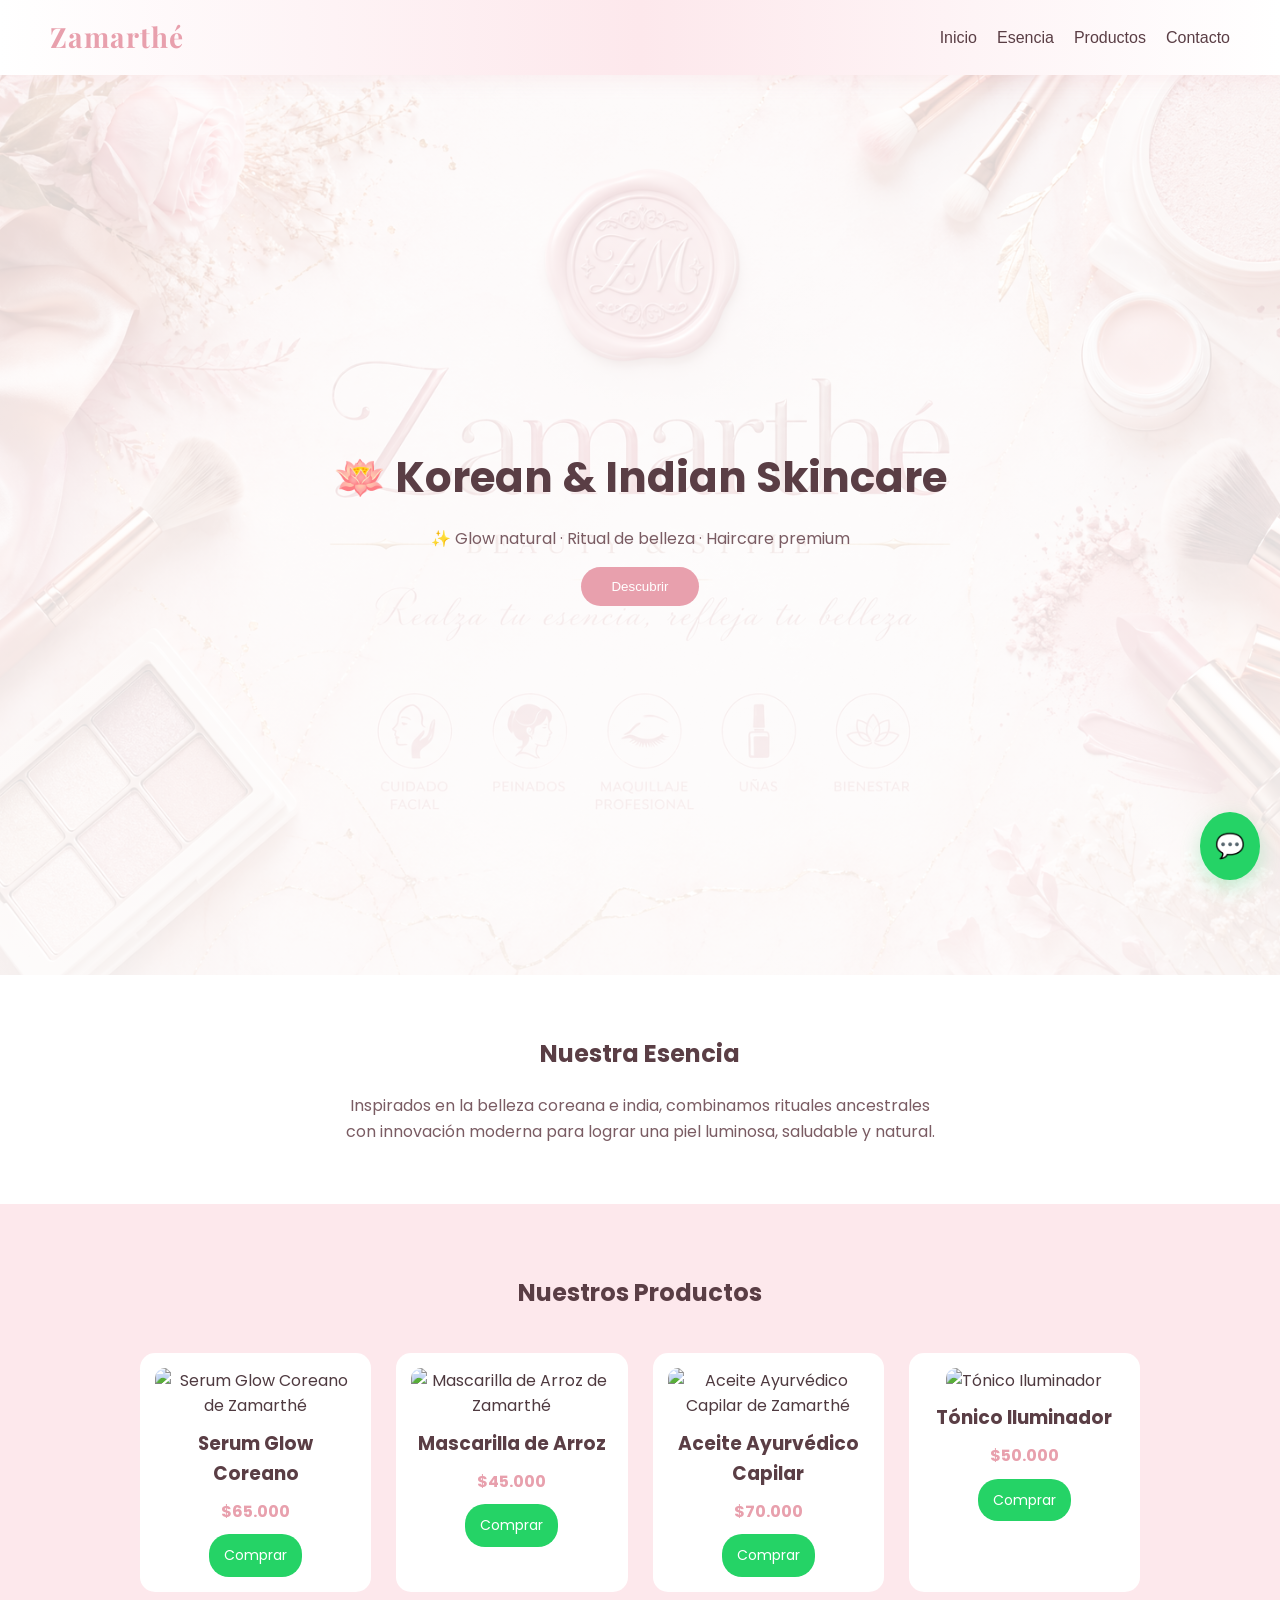
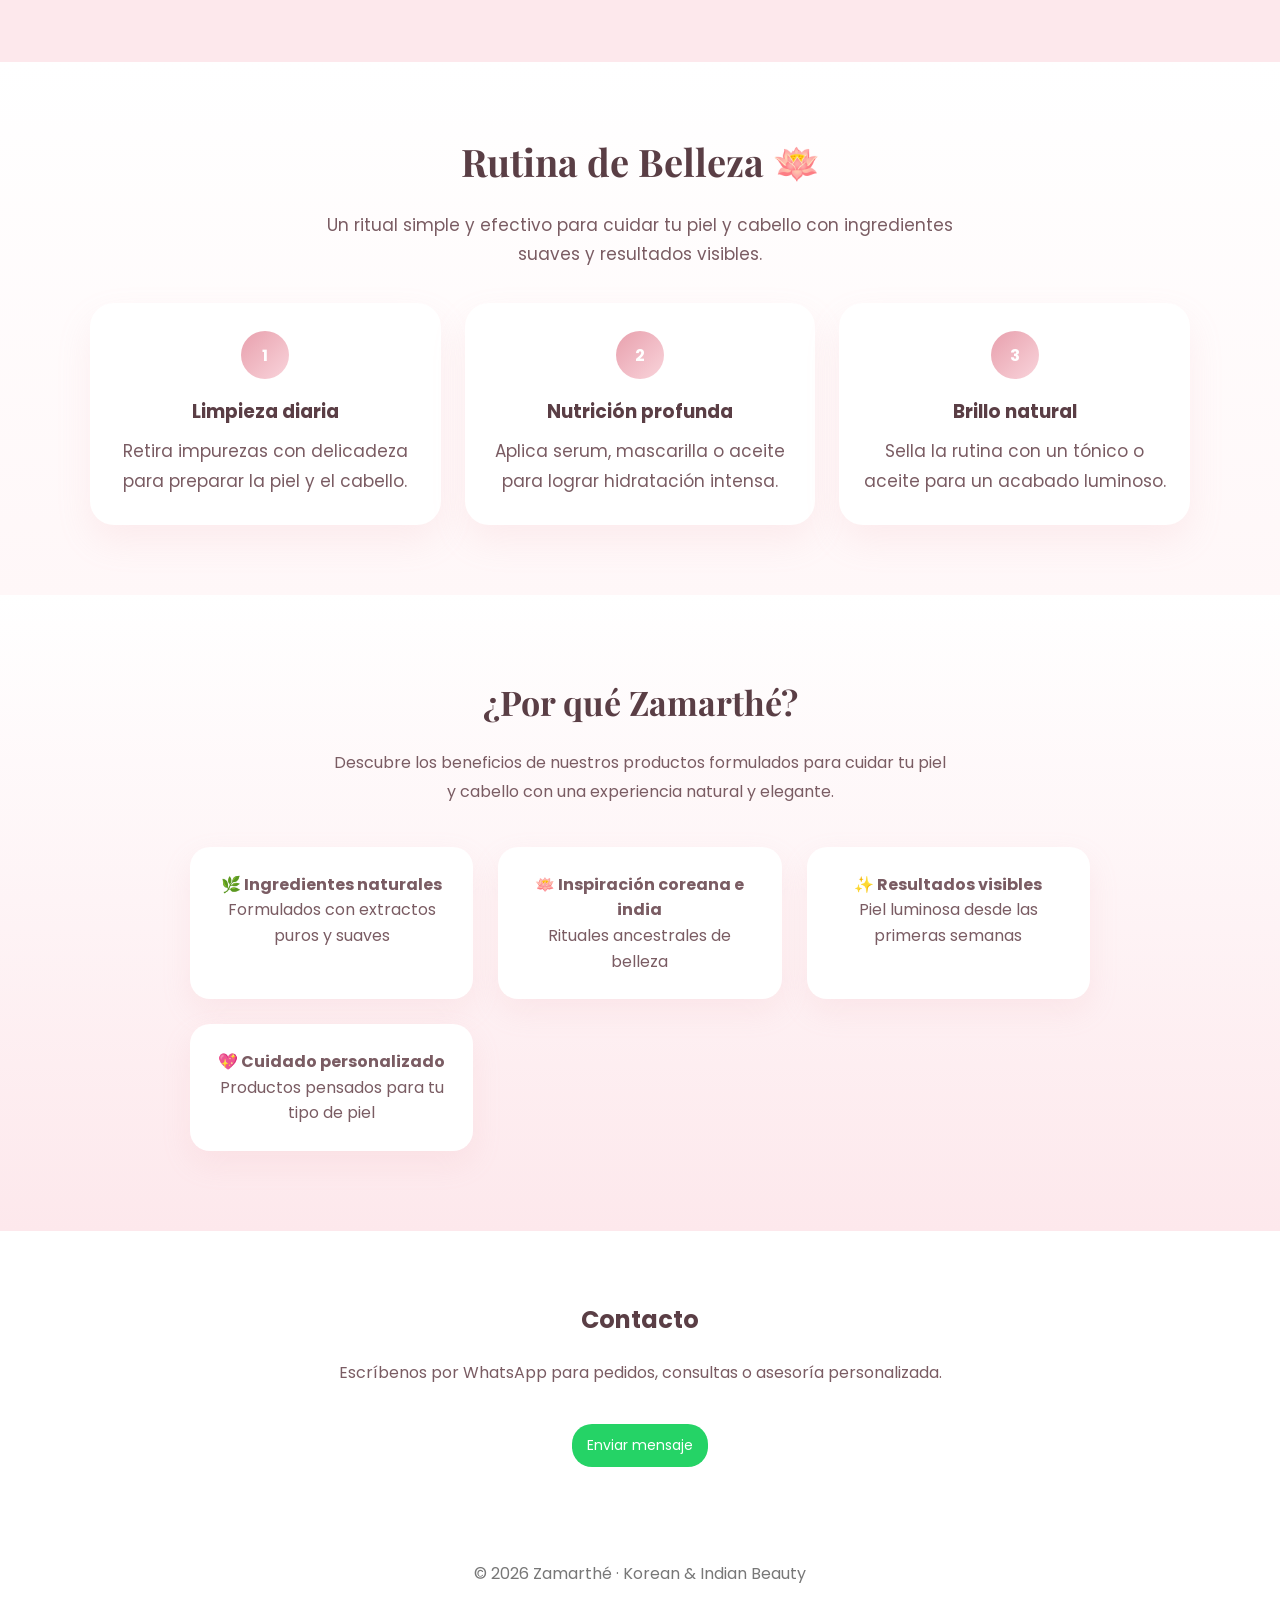
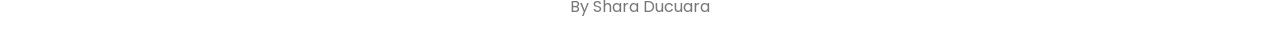
==== commit b9623ea0: "5 cambio sin apellido" ====
--- a/index.html
+++ b/index.html
@@ -136,7 +136,7 @@
     <!-- FOOTER -->
     <footer>
         <p>© 2026 Zamarthé · Korean & Indian Beauty</p>
-        <p>By Shara Ducuara Ortiz</p>
+        <p>By Shara Ducuara</p>
     </footer>
 
     <script src="script.js" defer></script>
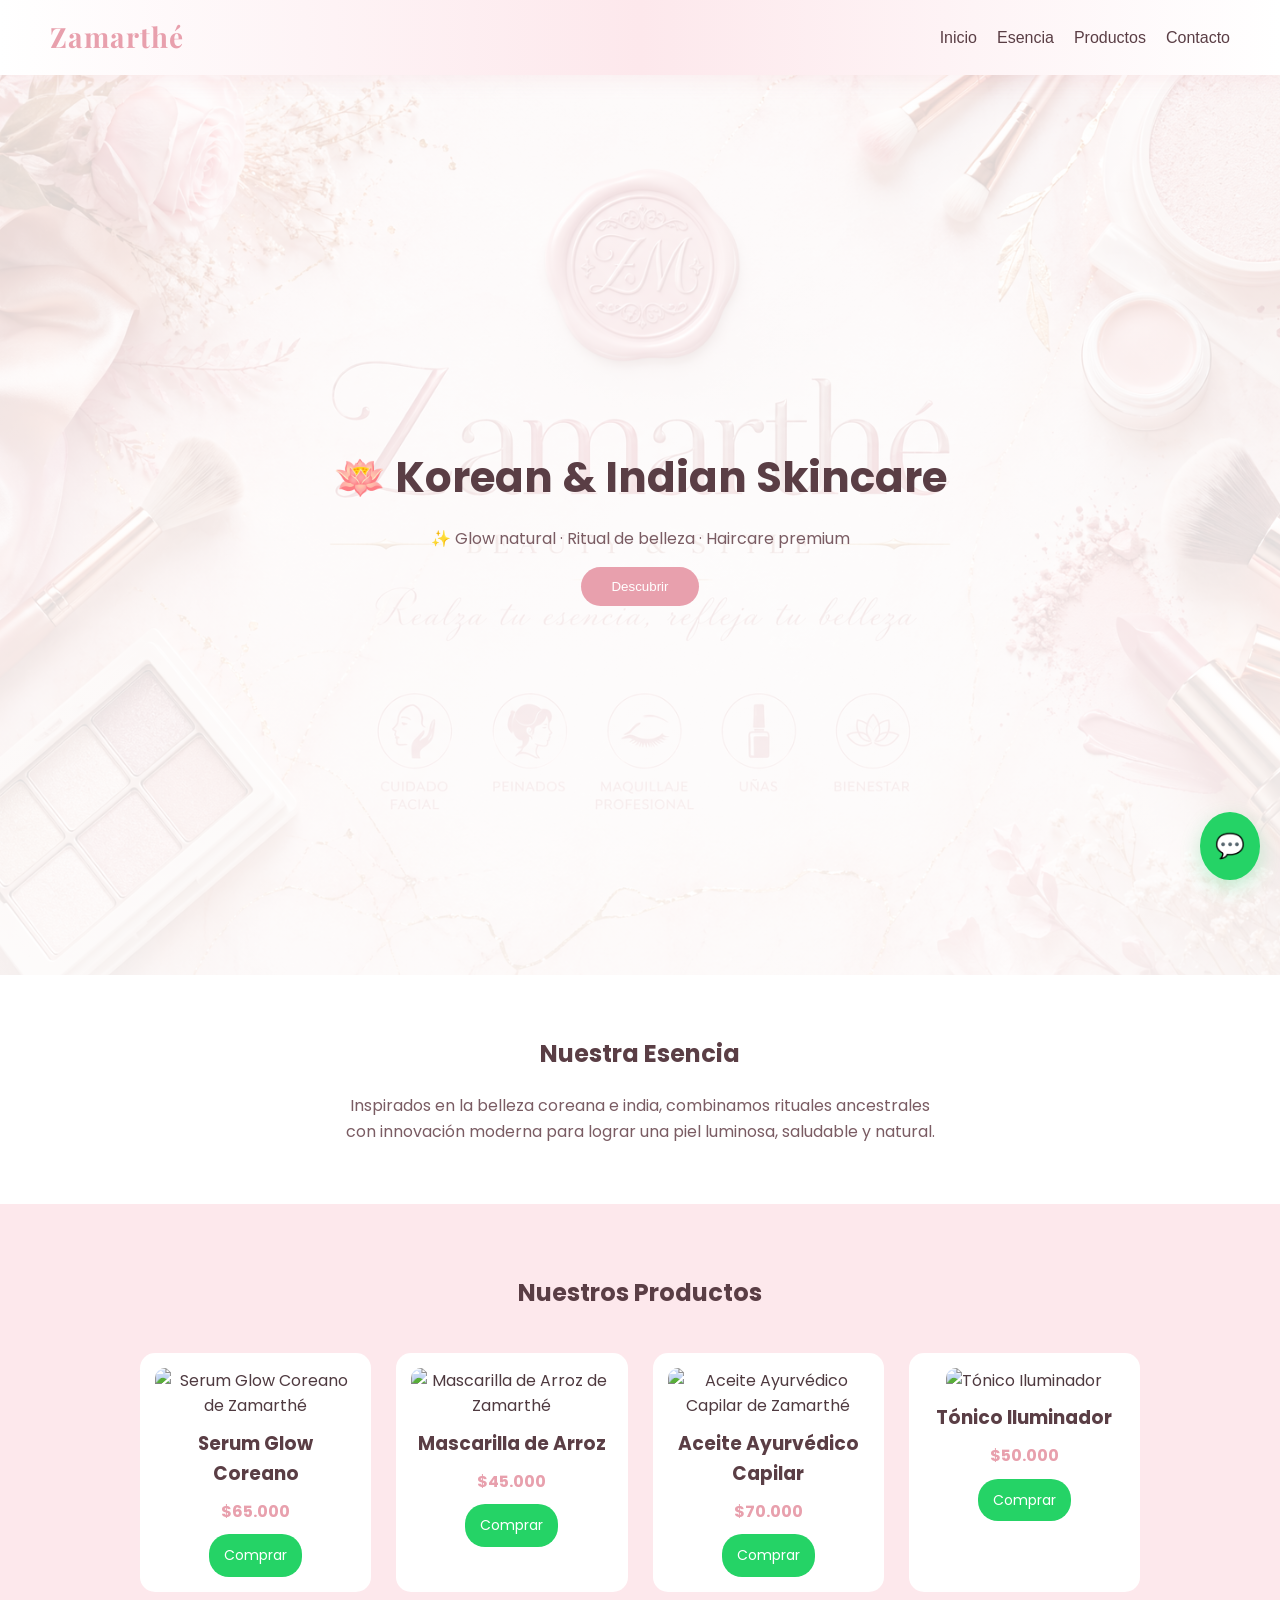
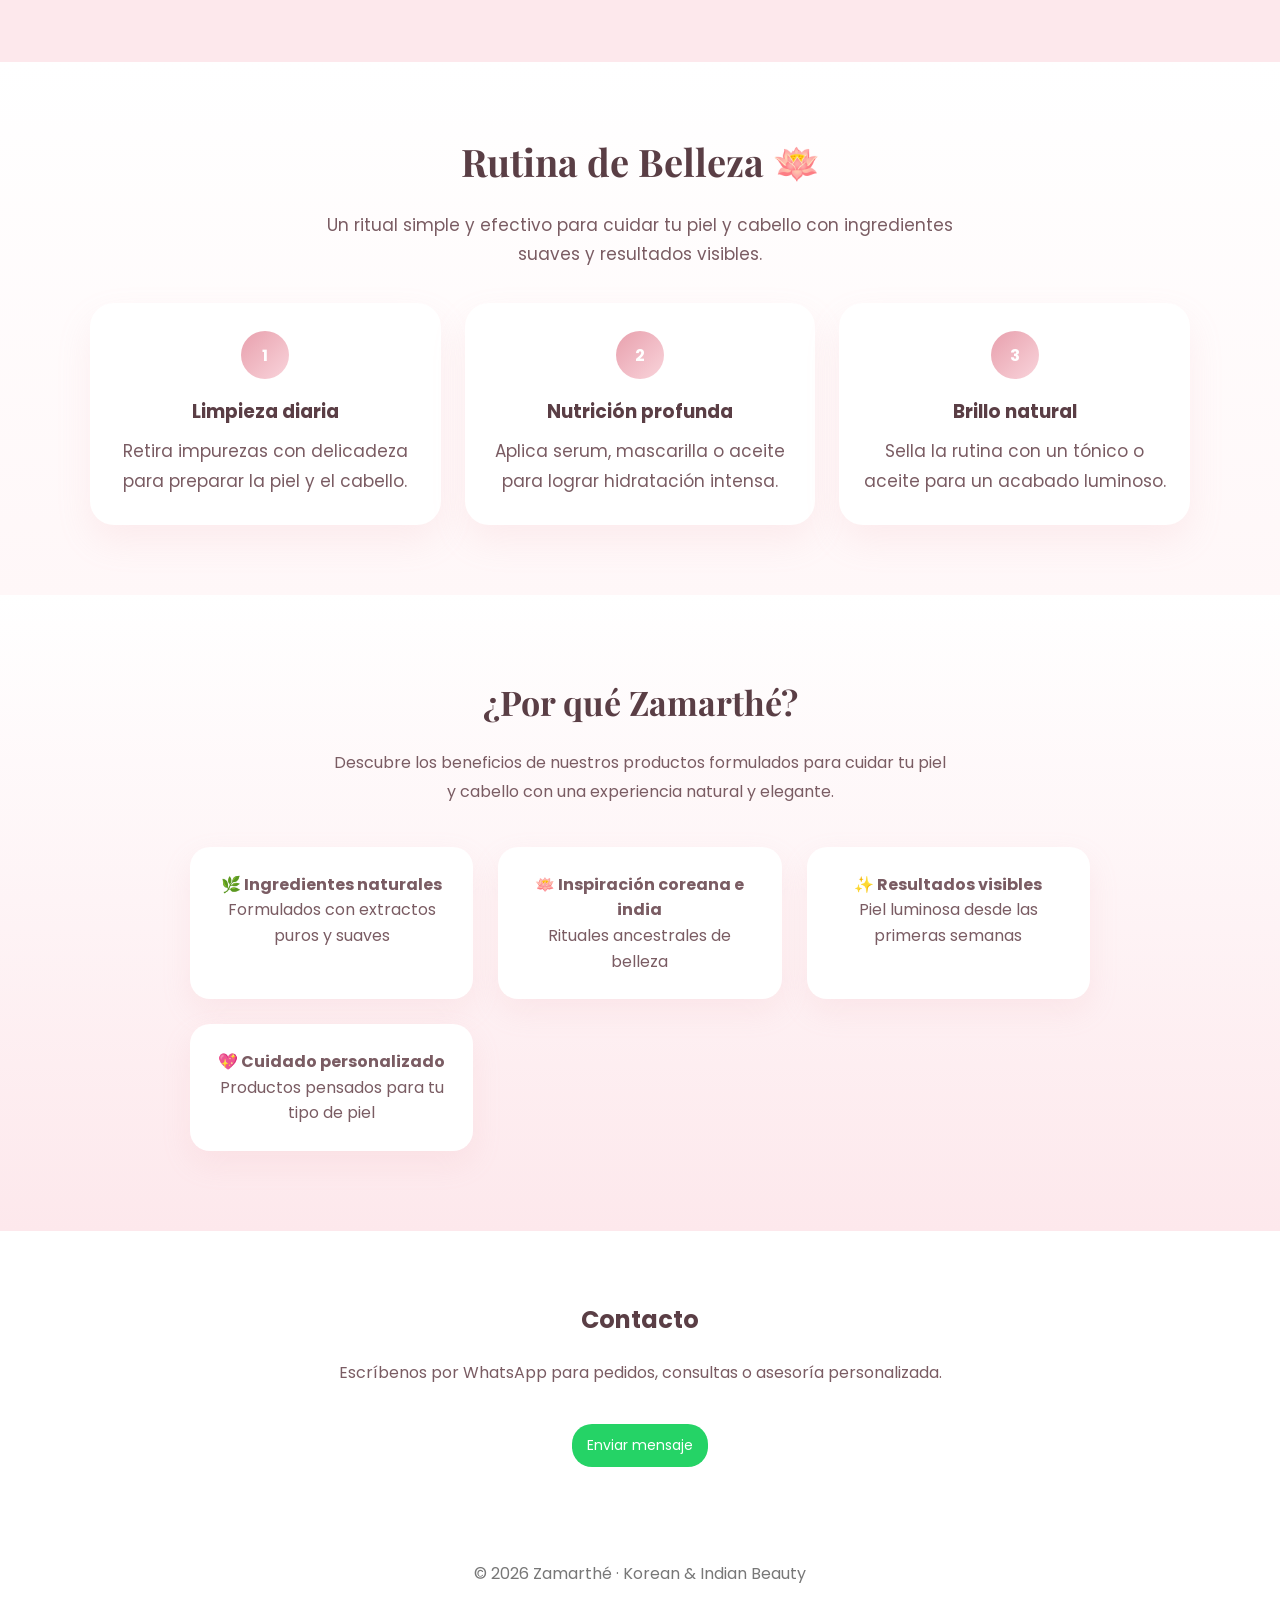
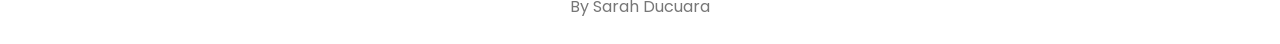
==== commit 0fa66204: "6 cambio nombre" ====
--- a/index.html
+++ b/index.html
@@ -136,7 +136,7 @@
     <!-- FOOTER -->
     <footer>
         <p>© 2026 Zamarthé · Korean & Indian Beauty</p>
-        <p>By Shara Ducuara</p>
+        <p>By Sarah Ducuara</p>
     </footer>
 
     <script src="script.js" defer></script>
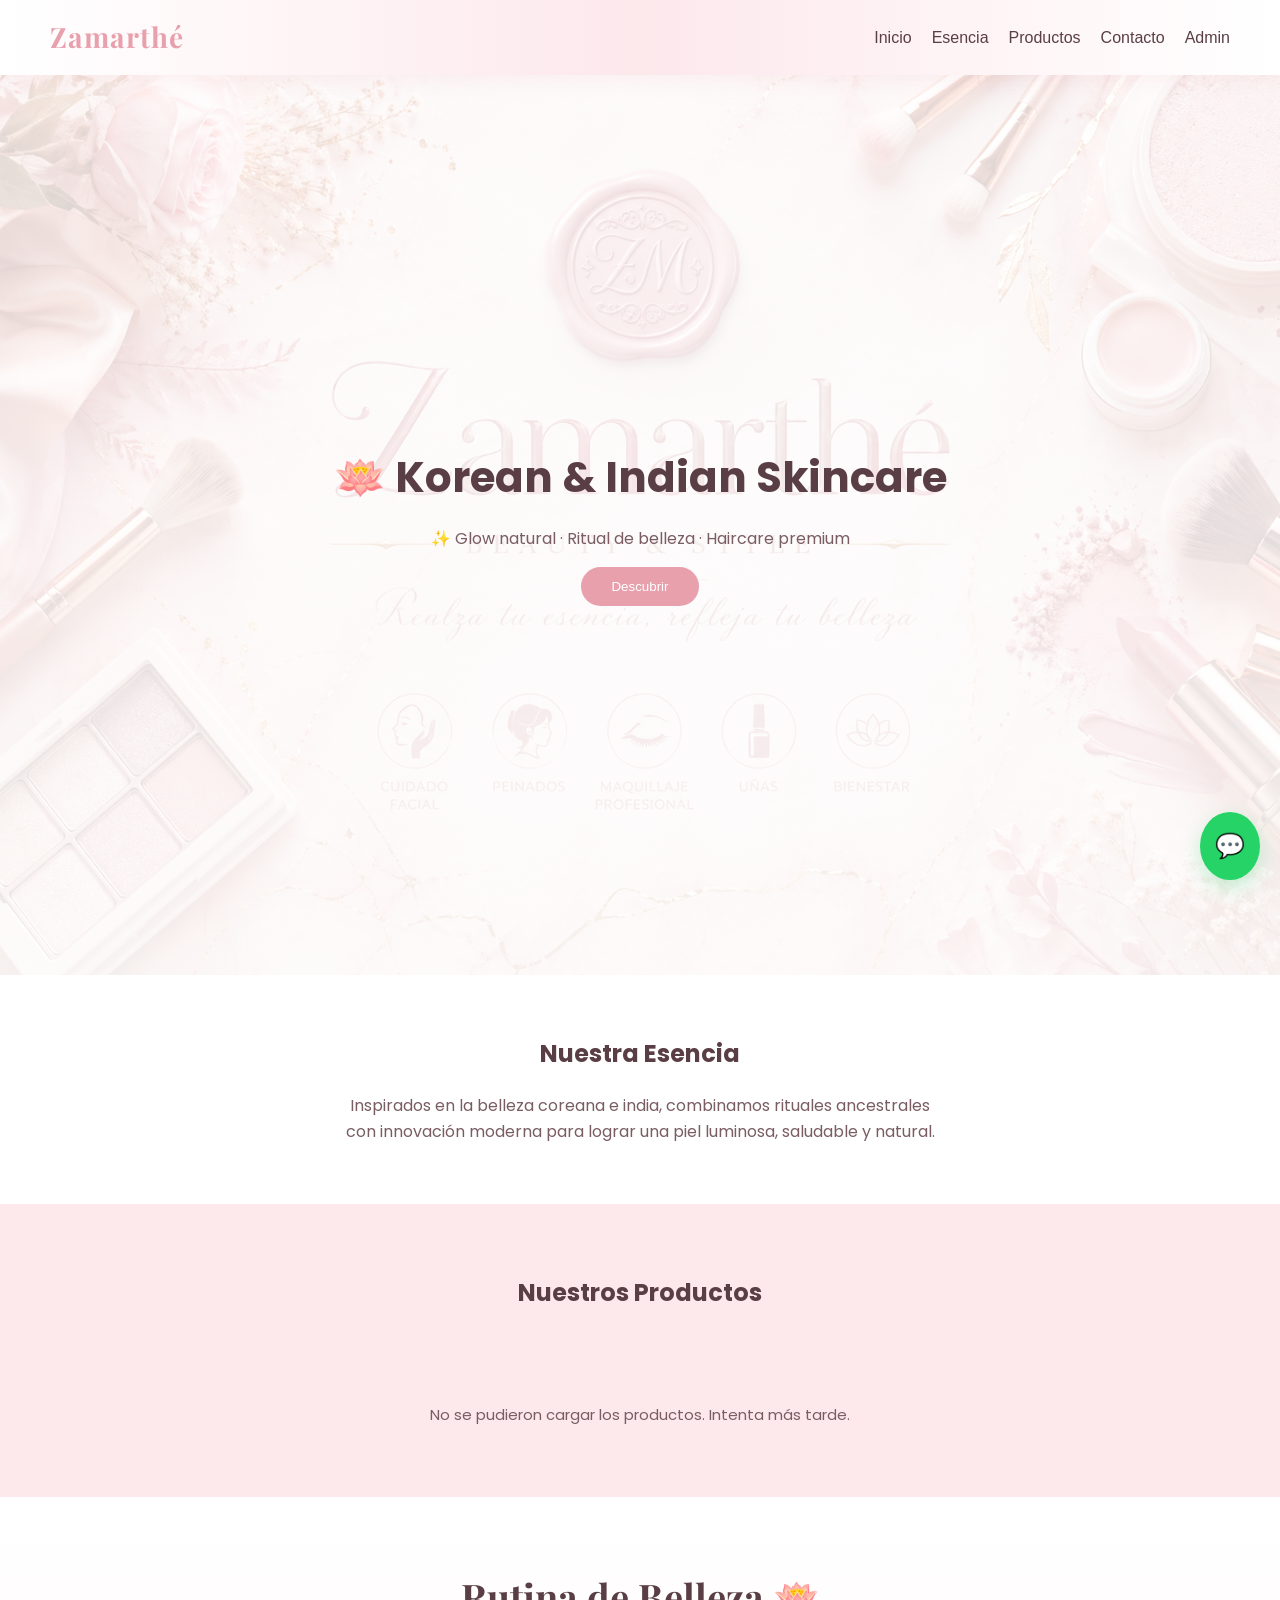
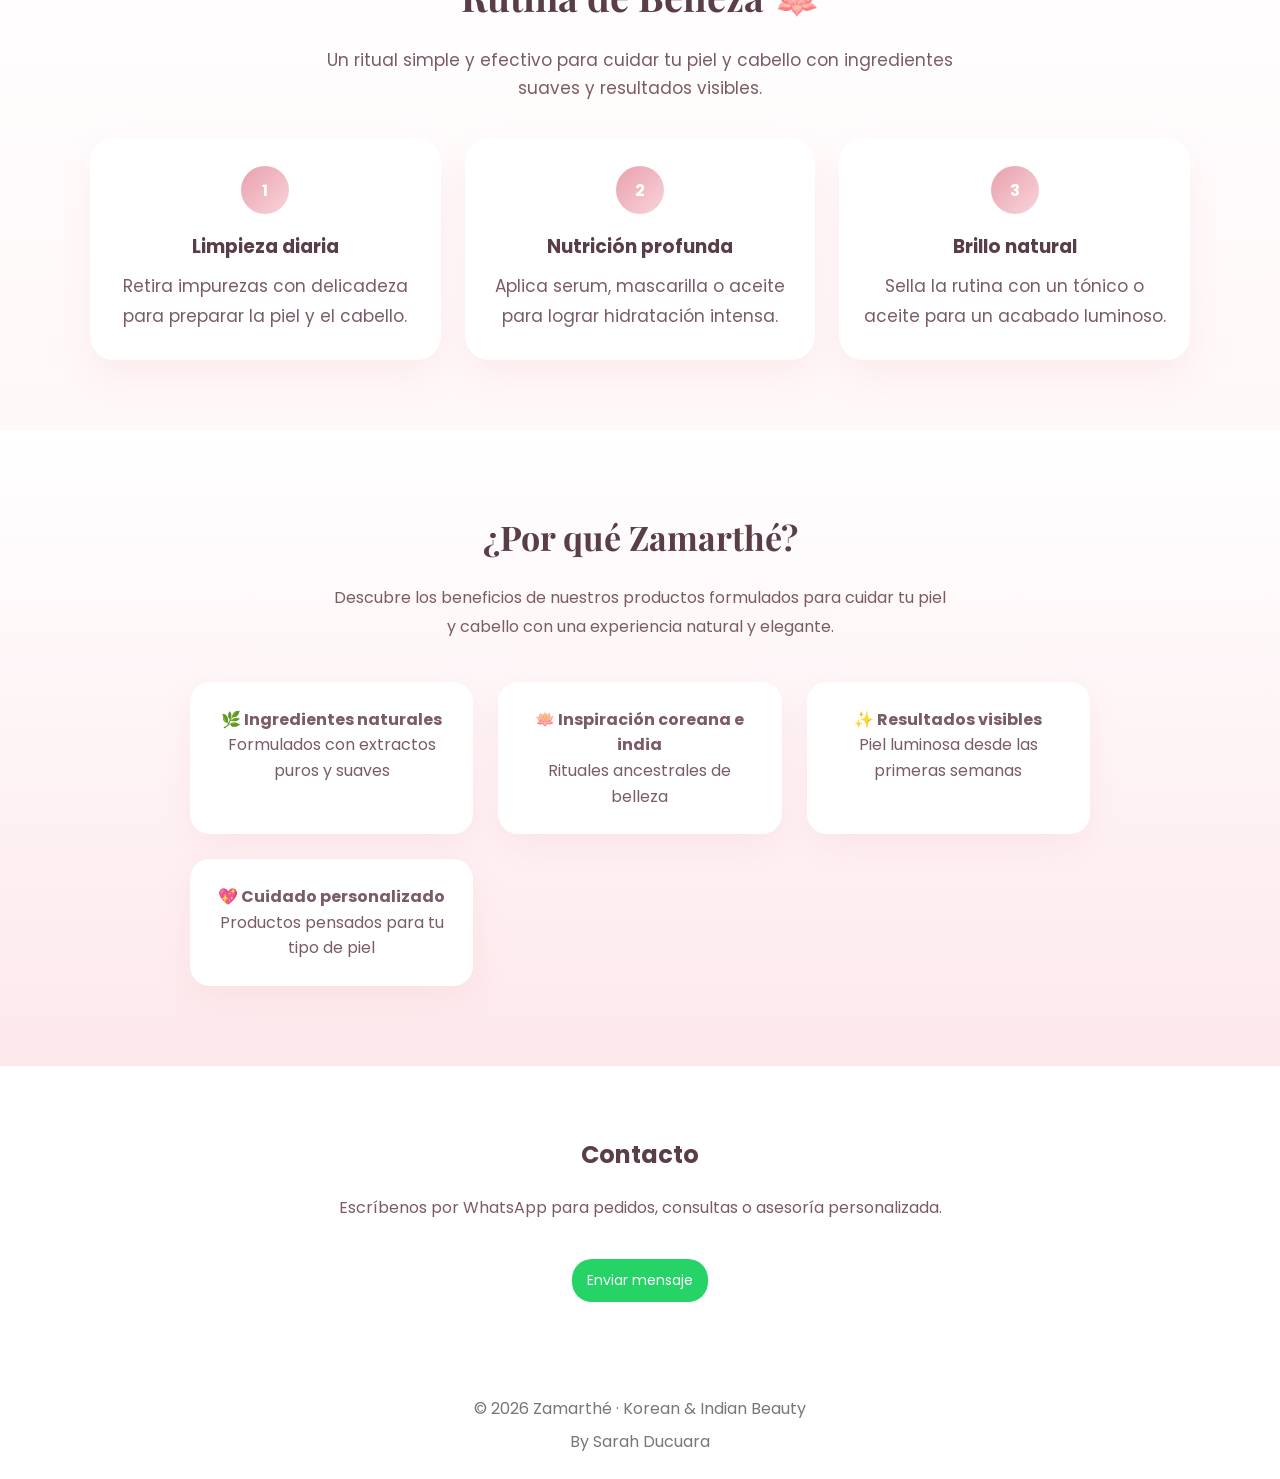
==== commit 30065f01: "Update: categorias + edición productos + mejoras UI" ====
--- a/index.html
+++ b/index.html
@@ -24,6 +24,7 @@
                 <li><a href="#philosophy">Esencia</a></li>
                 <li><a href="#products">Productos</a></li>
                 <li><a href="#contact">Contacto</a></li>
+                <li><a href="admin.html">Admin</a></li>
             </ul>
         </nav>
     </header>
@@ -50,37 +51,10 @@
     <section class="products" id="products">
         <h2>Nuestros Productos</h2>
 
-        <div class="product-grid">
+        <div id="categorias-container" class="categorias-container"></div>
 
-            <div class="product">
-                <img src="assets/glowcoreano.jpg" alt="Serum Glow Coreano de Zamarthé">
-                <h3>Serum Glow Coreano</h3>
-                <p>$65.000</p>
-                <a href="https://wa.me/573209015291?text=Hola,%20quiero%20comprar%20el%20Serum%20Glow%20Coreano%20de%20Zamarthé" target="_blank" class="btn-wsp">Comprar</a>
-            </div>
-
-            <div class="product">
-                <img src="assets/mascarillaarroz.jpg" alt="Mascarilla de Arroz de Zamarthé">
-                <h3>Mascarilla de Arroz</h3>
-                <p>$45.000</p>
-                <a href="https://wa.me/573209015291?text=Hola,%20quiero%20comprar%20la%20Mascarilla%20de%20Arroz%20de%20Zamarthé" target="_blank" class="btn-wsp">Comprar</a>
-            </div>
-
-            <div class="product">
-                <img src="assets/aceiteayurvedico.jpg" alt="Aceite Ayurvédico Capilar de Zamarthé">
-                <h3>Aceite Ayurvédico Capilar</h3>
-                <p>$70.000</p>
-                <a href="https://wa.me/573209015291?text=Hola,%20quiero%20comprar%20el%20Aceite%20Ayurvédico%20Capilar%20de%20Zamarthé" target="_blank" class="btn-wsp">Comprar</a>
-            </div>
-
-            <div class="product">
-                <img src="assets/tonicoiluminador.jpg" alt="Tónico Iluminador">
-                <h3>Tónico Iluminador</h3>
-                <p>$50.000</p>
-                <a href="https://wa.me/573209015291?text=Hola,%20quiero%20comprar%20el%20Tónico%20Iluminador%20de%20Zamarthé" target="_blank" class="btn-wsp">Comprar</a>
-            </div>
-
-        </div>
+        <div id="productos-container" class="product-grid"></div>
+        <p id="product-message" class="product-message"></p>
     </section>
     
     <section class="routine" id="routine">
--- a/styles.css
+++ b/styles.css
@@ -156,22 +156,70 @@
     margin: auto;
 }
 
+.categorias-container {
+    display: flex;
+    flex-wrap: wrap;
+    justify-content: center;
+    gap: 12px;
+    margin: 0 auto 30px;
+    max-width: 1000px;
+}
+
+.categoria-boton {
+    border: 1px solid rgba(90, 62, 69, 0.18);
+    background: white;
+    color: var(--texto);
+    padding: 10px 18px;
+    border-radius: 999px;
+    cursor: pointer;
+    font-size: 0.95rem;
+    transition: 0.25s ease;
+}
+
+.categoria-boton:hover,
+.categoria-boton.active {
+    background: var(--rosa);
+    color: white;
+    border-color: var(--rosa);
+}
+
+.product-message {
+    margin-top: 20px;
+    color: var(--texto-sec);
+    font-size: 15px;
+}
+
+.product img {
+    width: 100%;
+    height: 240px;              /* un poco más grande */
+    object-fit: cover;
+    object-position: center;    /* 🔥 centra la imagen */
+    image-rendering: auto;      /* mejora render */
+}
+
 .product {
     background: white;
-    padding: 15px;
-    border-radius: 15px;
-    transition: 0.3s;
+    border-radius: 16px;
+    overflow: hidden; /* 🔥 CLAVE para que la imagen no se salga */
+    box-shadow: 0 10px 25px rgba(0,0,0,0.05);
+    padding-bottom: 15px;
+    transition: transform 0.3s ease;
+}
+
+#categorias-list .producto-item {
+    background: #fff7f9;
 }
 
 .product:hover {
     transform: translateY(-5px);
 }
-
-.product img {
-    width: 100%;
-    border-radius: 10px;
-}
-
+.product h3,
+.product p,
+.product-category,
+.btn-wsp {
+    margin-left: 10px;
+    margin-right: 10px;
+}
 .product h3 {
     margin: 10px 0;
     color: var(--texto);
@@ -180,6 +228,145 @@
 .product p {
     color: var(--rosa);
     font-weight: bold;
+}
+
+.product-category {
+    margin: 6px 0 0;
+    color: var(--texto-sec);
+    font-size: 0.95rem;
+}
+
+.admin {
+    padding: 70px 20px;
+    background: #fff;
+}
+
+.admin-card {
+    max-width: 960px;
+    margin: 0 auto 30px;
+    padding: 28px;
+    background: white;
+    border-radius: 24px;
+    box-shadow: 0 16px 35px rgba(232, 160, 173, 0.12);
+}
+
+.admin-card.hidden {
+    display: none;
+}
+
+.admin-actions {
+    display: flex;
+    align-items: center;
+    justify-content: space-between;
+    gap: 18px;
+    margin-bottom: 24px;
+}
+
+.admin-actions h3 {
+    margin: 0;
+    color: var(--texto);
+}
+
+.dashboard-metrics {
+    display: grid;
+    grid-template-columns: repeat(3, minmax(180px, 1fr));
+    gap: 16px;
+    margin-bottom: 24px;
+}
+
+.metric-card {
+    background: linear-gradient(180deg, #ffffff, #fde8ec);
+    border: 1px solid rgba(232, 160, 173, 0.25);
+    border-radius: 20px;
+    padding: 18px;
+    text-align: center;
+}
+
+.metric-card h4 {
+    margin-bottom: 10px;
+    color: var(--texto);
+    font-size: 1rem;
+}
+
+.metric-card p {
+    margin: 0;
+    font-size: 2rem;
+    font-weight: 700;
+    color: var(--rosa);
+}
+
+.admin-card form {
+    display: grid;
+    grid-template-columns: 1fr 1fr;
+    gap: 16px;
+    margin-bottom: 24px;
+}
+
+.admin-card input,
+.admin-card select {
+    width: 100%;
+    padding: 14px 16px;
+    border: 1px solid rgba(90, 62, 69, 0.16);
+    border-radius: 14px;
+    font-size: 0.95rem;
+    color: var(--texto);
+}
+
+.admin-card button {
+    border: none;
+    border-radius: 999px;
+    padding: 12px 22px;
+}
+
+.productos-list {
+    display: grid;
+    gap: 16px;
+}
+
+.producto-item {
+    display: flex;
+    align-items: center;
+    justify-content: space-between;
+    gap: 16px;
+    padding: 18px;
+    border: 1px solid rgba(232, 160, 173, 0.2);
+    border-radius: 20px;
+}
+
+.producto-info {
+    text-align: left;
+}
+
+.producto-info p {
+    margin: 6px 0 0;
+    color: var(--texto-sec);
+}
+
+.producto-actions {
+    display: flex;
+    flex-wrap: wrap;
+    gap: 10px;
+}
+
+.form-message {
+    margin-top: 12px;
+    color: var(--texto-sec);
+}
+
+@media (max-width: 800px) {
+    .admin-card form {
+        grid-template-columns: 1fr;
+    }
+
+    .admin-actions {
+        flex-direction: column;
+        align-items: flex-start;
+    }
+
+    .producto-item {
+        flex-direction: column;
+        align-items: stretch;
+    }
 }
 
 /* ================= BOTONES ================= */
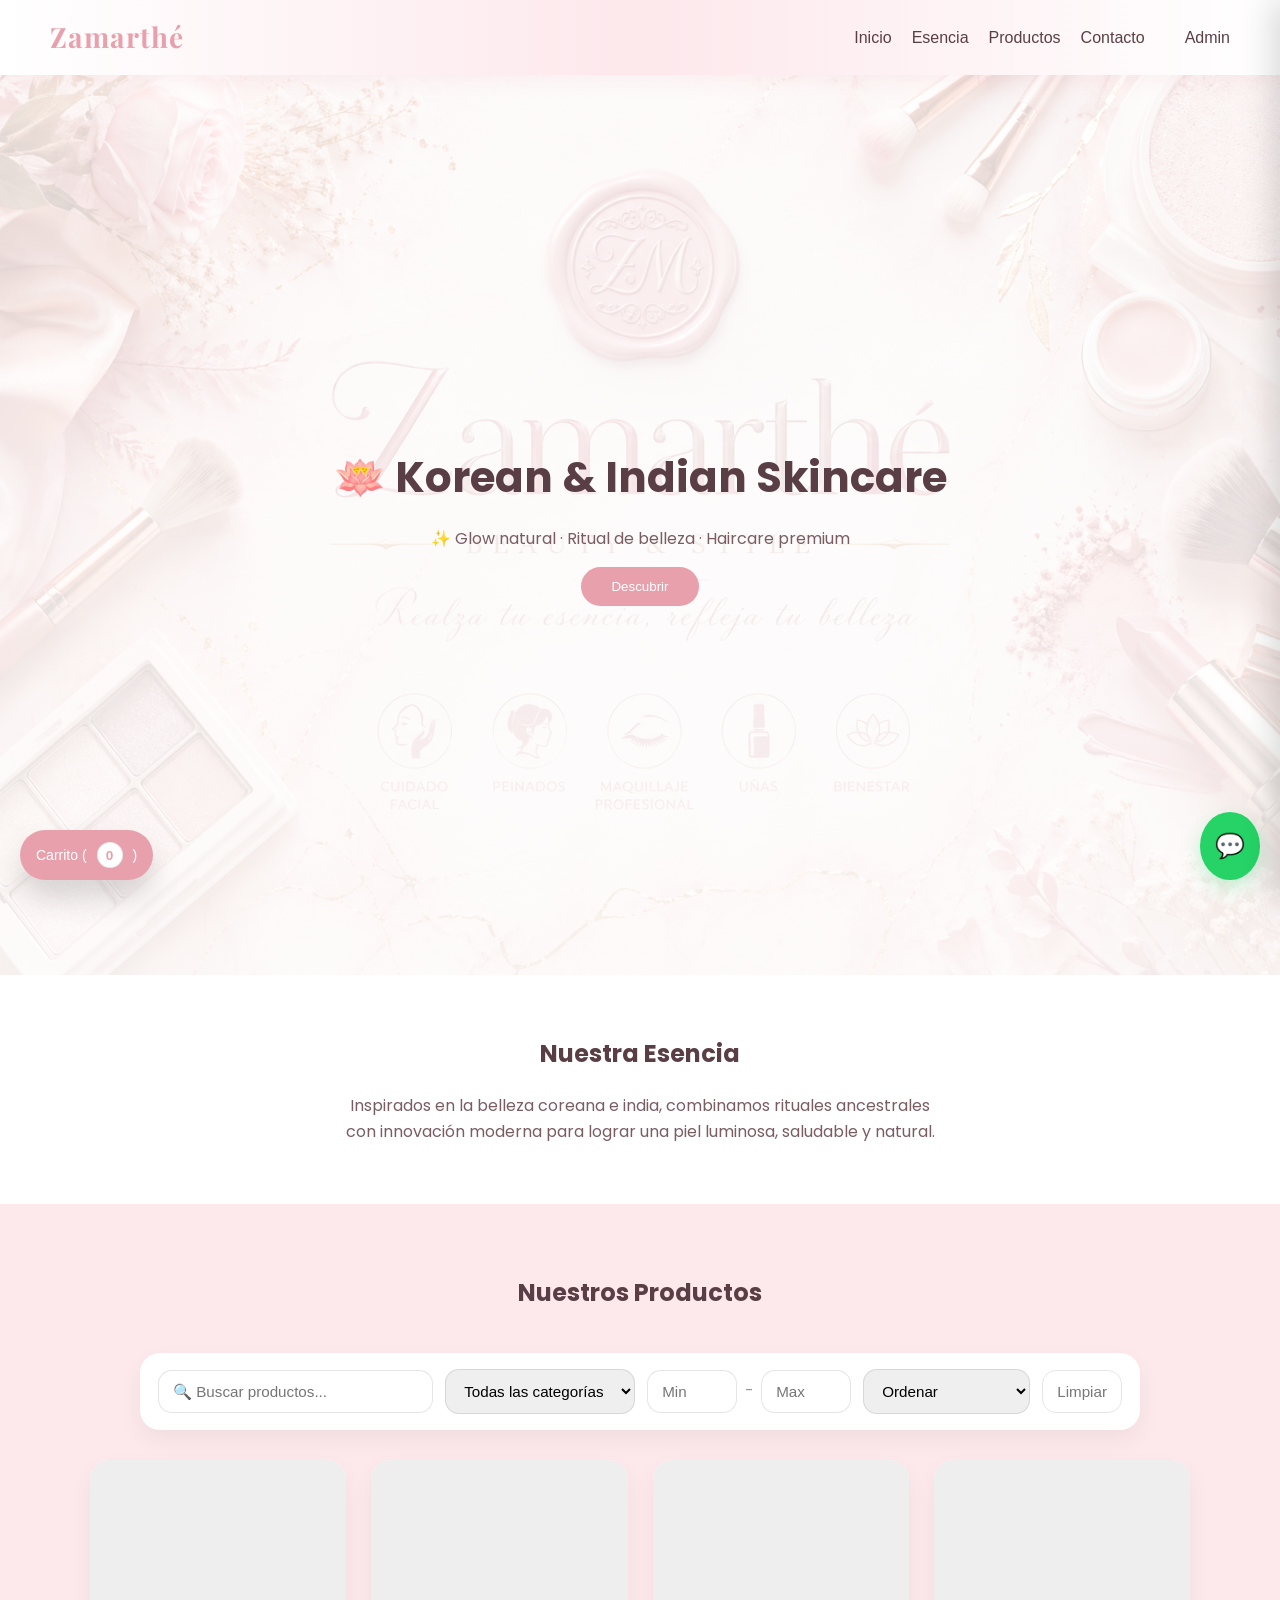
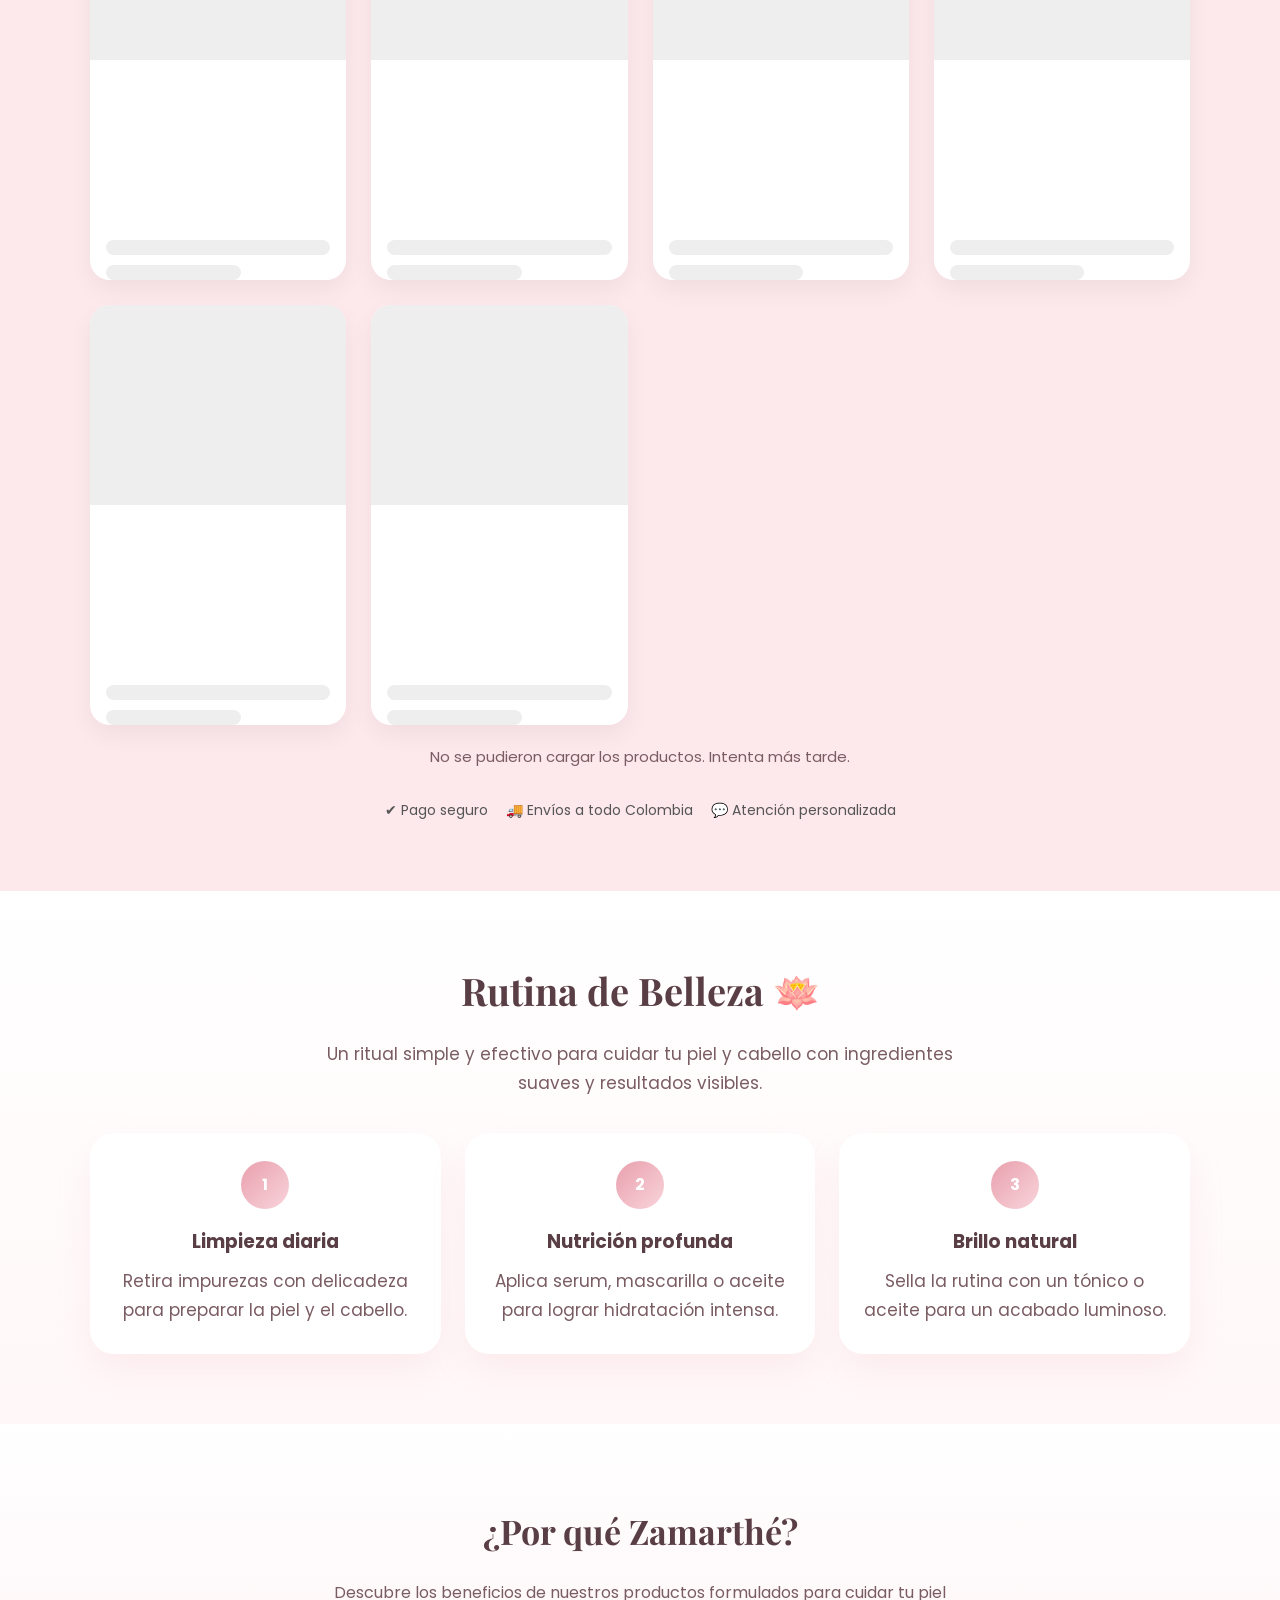
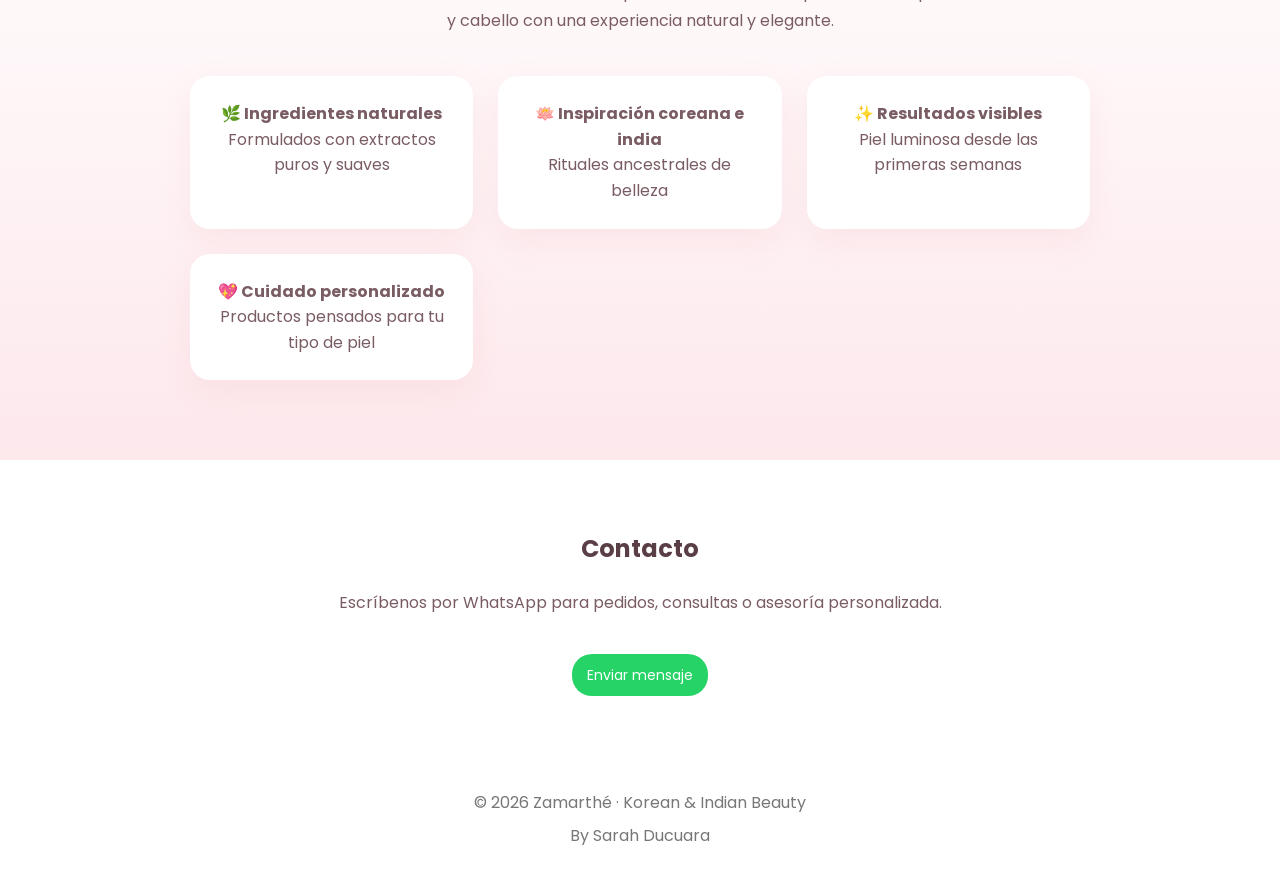
==== commit f6fc4af4: "Cambios grandes" ====
--- a/index.html
+++ b/index.html
@@ -24,8 +24,9 @@
                 <li><a href="#philosophy">Esencia</a></li>
                 <li><a href="#products">Productos</a></li>
                 <li><a href="#contact">Contacto</a></li>
-                <li><a href="admin.html">Admin</a></li>
-            </ul>
+            <li><button id="cart-toggle" class="btn-wsp navbar-cart">Carrito (<span id="cart-count">0</span>)</button></li>
+            <li><a href="admin.html">Admin</a></li>
+        </ul>
         </nav>
     </header>
 
@@ -51,11 +52,53 @@
     <section class="products" id="products">
         <h2>Nuestros Productos</h2>
 
-        <div id="categorias-container" class="categorias-container"></div>
+        <div class="filtros-bar">
+            <input type="text" id="search-input" placeholder="🔍 Buscar productos...">
+
+            <select id="filtro-categoria">
+                <option value="">Todas las categorías</option>
+            </select>
+
+            <div class="precio-range">
+                <input type="number" id="precio-min" placeholder="Min" min="0">
+                <span>-</span>
+                <input type="number" id="precio-max" placeholder="Max" min="0">
+            </div>
+
+            <select id="ordenar">
+                <option value="">Ordenar</option>
+                <option value="precio-asc">Precio ↑</option>
+                <option value="precio-desc">Precio ↓</option>
+                <option value="vendidos">🔥 Más vendidos</option>
+            </select>
+
+            <button type="button" id="reset-filtros" class="btn-clear">Limpiar</button>
+        </div>
 
         <div id="productos-container" class="product-grid"></div>
         <p id="product-message" class="product-message"></p>
+
+        <section class="trust">
+            <p>✔ Pago seguro</p>
+            <p>🚚 Envíos a todo Colombia</p>
+            <p>💬 Atención personalizada</p>
+        </section>
     </section>
+
+    <div id="cart-overlay" class="cart-overlay"></div>
+    <div id="cart-panel" class="cart-panel">
+        <div class="cart-panel-content">
+            <button id="cart-close" class="cart-close" aria-label="Cerrar carrito">×</button>
+            <h2>Carrito de compras</h2>
+            <div id="cart-items" class="cart-items"></div>
+            <div class="cart-summary">
+                <p>Total: <span id="cart-total">$0</span></p>
+                <button id="checkout-button" class="btn-wsp">Finalizar compra</button>
+            </div>
+            <p id="cart-message" class="cart-message"></p>
+        </div>
+    </div>
+    <div id="toast" class="toast"></div>
     
     <section class="routine" id="routine">
         <div class="routine-content">
--- a/styles.css
+++ b/styles.css
@@ -150,9 +150,9 @@
 
 .product-grid {
     display: grid;
-    grid-template-columns: repeat(auto-fit, minmax(220px, 1fr));
+    grid-template-columns: repeat(auto-fill, minmax(250px, 1fr));
     gap: 25px;
-    max-width: 1000px;
+    max-width: 1100px;
     margin: auto;
 }
 
@@ -165,6 +165,183 @@
     max-width: 1000px;
 }
 
+.filtros-bar {
+    display: flex;
+    flex-wrap: wrap;
+    gap: 12px;
+    justify-content: center;
+    align-items: center;
+    margin: 20px auto 30px;
+    padding: 16px 18px;
+    max-width: 1000px;
+    background: white;
+    border-radius: 20px;
+    box-shadow: 0 10px 25px rgba(0, 0, 0, 0.05);
+}
+
+.filtros-bar input,
+.filtros-bar select,
+.filtros-bar .btn-clear {
+    padding: 12px 14px;
+    border-radius: 14px;
+    border: 1px solid rgba(0, 0, 0, 0.1);
+    font-size: 0.95rem;
+    outline: none;
+    transition: border-color 0.2s ease, box-shadow 0.2s ease, background 0.2s ease, color 0.2s ease;
+}
+
+.filtros-bar input:focus,
+.filtros-bar select:focus {
+    border-color: #e8a0ad;
+    box-shadow: 0 0 0 2px rgba(232, 160, 173, 0.2);
+}
+
+#search-input {
+    flex: 1;
+    min-width: 220px;
+    max-width: 380px;
+}
+
+.precio-range {
+    display: flex;
+    align-items: center;
+    gap: 8px;
+}
+
+.precio-range input {
+    width: 90px;
+}
+
+.precio-range span {
+    color: #999;
+    font-size: 0.95rem;
+}
+
+.btn-clear {
+    background: transparent;
+    border: none;
+    color: #777;
+    cursor: pointer;
+    font-weight: 500;
+}
+
+.btn-clear:hover {
+    color: #d35f74;
+    background: rgba(232, 160, 173, 0.1);
+}
+
+#cart-toggle {
+    position: fixed;
+    bottom: 20px;
+    left: 20px;
+    z-index: 999;
+    padding: 12px 16px;
+    border-radius: 999px;
+    box-shadow: 0 18px 30px rgba(0, 0, 0, 0.15);
+    background: var(--rosa);
+    color: white;
+    display: inline-flex;
+    align-items: center;
+    gap: 10px;
+    border: none;
+    cursor: pointer;
+    transition: transform 0.2s ease, box-shadow 0.2s ease;
+}
+
+#cart-toggle:hover {
+    transform: translateY(-2px);
+    box-shadow: 0 22px 34px rgba(0, 0, 0, 0.2);
+}
+
+#cart-toggle.cart-bump {
+    transform: scale(1.06);
+}
+
+#cart-count {
+    min-width: 26px;
+    min-height: 26px;
+    display: inline-flex;
+    align-items: center;
+    justify-content: center;
+    background: white;
+    color: var(--rosa);
+    font-weight: 700;
+    font-size: 0.85rem;
+    border-radius: 999px;
+    box-shadow: inset 0 0 0 1px rgba(0, 0, 0, 0.08);
+}
+
+.toast {
+    position: fixed;
+    bottom: 20px;
+    right: 20px;
+    background: #25D366;
+    color: white;
+    padding: 12px 18px;
+    border-radius: 10px;
+    opacity: 0;
+    transform: translateY(20px);
+    transition: all 0.3s ease;
+    z-index: 1000;
+    pointer-events: none;
+}
+
+.toast.show {
+    opacity: 1;
+    transform: translateY(0);
+}
+
+.stock-label {
+    color: #e74c3c;
+    font-weight: bold;
+    font-size: 13px;
+    margin: 6px 0 0;
+}
+
+.sold {
+    color: #27ae60;
+    font-size: 13px;
+    margin: 4px 0 0;
+}
+
+.trust {
+    margin-top: 30px;
+    text-align: center;
+    font-size: 14px;
+    color: #555;
+    display: flex;
+    justify-content: center;
+    gap: 18px;
+    flex-wrap: wrap;
+}
+
+.trust p {
+    margin: 0;
+}
+
+@media (max-width: 600px) {
+    .filtros-bar {
+        flex-direction: column;
+        align-items: stretch;
+    }
+
+    .precio-range {
+        justify-content: center;
+        width: 100%;
+    }
+
+    .filtros-bar input,
+    .filtros-bar select,
+    .filtros-bar .btn-clear {
+        width: 100%;
+    }
+
+    .precio-range input {
+        width: 100%;
+        max-width: 220px;
+    }
+}
+
 .categoria-boton {
     border: 1px solid rgba(90, 62, 69, 0.18);
     background: white;
@@ -189,51 +366,129 @@
     font-size: 15px;
 }
 
-.product img {
+.skeleton {
+    animation: pulse 1.5s infinite;
+}
+
+.skeleton-img {
+    height: 200px;
+    background: #eee;
+    border-radius: 16px 16px 0 0;
+}
+
+.skeleton-text {
+    height: 15px;
+    background: #eee;
+    margin-top: 10px;
+    border-radius: 8px;
+}
+
+.skeleton-text.small {
+    width: 60%;
+}
+
+@keyframes pulse {
+    0% { opacity: 0.6; }
+    50% { opacity: 1; }
+    100% { opacity: 0.6; }
+}
+
+@keyframes fadeIn {
+    from { opacity: 0; transform: translateY(10px); }
+    to { opacity: 1; transform: translateY(0); }
+}
+
+.product-img-container {
     width: 100%;
-    height: 240px;              /* un poco más grande */
-    object-fit: cover;
-    object-position: center;    /* 🔥 centra la imagen */
-    image-rendering: auto;      /* mejora render */
+    height: 220px;
+    display: flex;
+    align-items: center;
+    justify-content: center;
+    overflow: hidden;
+    border-radius: 16px 16px 0 0;
+    background: #f7f7f7;
+}
+
+.product-img-container img {
+    max-width: 100%;
+    max-height: 100%;
+    object-fit: contain;
+    transition: transform 0.3s ease;
 }
 
 .product {
+    display: flex;
+    flex-direction: column;
+    justify-content: space-between;
+    height: 100%;
+    min-height: 420px;
     background: white;
-    border-radius: 16px;
-    overflow: hidden; /* 🔥 CLAVE para que la imagen no se salga */
+    border-radius: 20px;
+    overflow: hidden;
     box-shadow: 0 10px 25px rgba(0,0,0,0.05);
-    padding-bottom: 15px;
-    transition: transform 0.3s ease;
-}
-
-#categorias-list .producto-item {
-    background: #fff7f9;
+    transition: all 0.25s ease;
+    animation: fadeIn 0.3s ease;
 }
 
 .product:hover {
     transform: translateY(-5px);
-}
-.product h3,
-.product p,
-.product-category,
-.btn-wsp {
-    margin-left: 10px;
-    margin-right: 10px;
-}
+    box-shadow: 0 10px 25px rgba(0,0,0,0.1);
+}
+
+.product:hover .product-img-container img {
+    transform: scale(1.08);
+}
+
+.product-body {
+    padding: 16px 16px 0;
+}
+
 .product h3 {
-    margin: 10px 0;
-    color: var(--texto);
-}
-
-.product p {
+    margin: 0 0 8px;
+    color: var(--texto);
+}
+
+.product-price {
+    margin: 0 0 8px;
     color: var(--rosa);
     font-weight: bold;
 }
 
 .product-category {
-    margin: 6px 0 0;
+    margin: 0 0 16px;
     color: var(--texto-sec);
     font-size: 0.95rem;
+}
+
+.product-buttons {
+    display: flex;
+    justify-content: center;
+    align-items: center;
+    gap: 10px;
+    flex-wrap: wrap;
+    padding: 0 16px 16px;
+}
+
+.product-buttons .btn-wsp {
+    margin: 0;
+    min-width: 140px;
+    display: inline-flex;
+    align-items: center;
+    justify-content: center;
+    transition: all 0.2s ease;
+}
+
+.product-buttons .btn-wsp:hover {
+    transform: scale(1.05);
+}
+
+.btn-disabled {
+    opacity: 0.6;
+    cursor: not-allowed;
+}
+
+.product p {
+    margin: 0;
 }
 
 .admin {
@@ -331,6 +586,29 @@
     padding: 18px;
     border: 1px solid rgba(232, 160, 173, 0.2);
     border-radius: 20px;
+    position: relative;
+}
+
+.pedido-item {
+    padding-top: 24px;
+}
+
+.pedido-delete {
+    position: absolute;
+    top: 12px;
+    right: 14px;
+    border: none;
+    background: transparent;
+    font-size: 18px;
+    font-weight: 700;
+    color: #c0392b;
+    cursor: pointer;
+    line-height: 1;
+    padding: 4px 8px;
+}
+
+.pedido-delete:hover {
+    color: #a93226;
 }
 
 .producto-info {
@@ -383,6 +661,177 @@
 
 .btn-wsp:hover {
     background: #1ebe5d;
+}
+
+.btn-loading {
+    opacity: 0.85;
+    cursor: not-allowed;
+    position: relative;
+}
+
+.btn-loading::after {
+    content: "";
+    position: absolute;
+    width: 16px;
+    height: 16px;
+    border: 2px solid rgba(255, 255, 255, 0.9);
+    border-top-color: transparent;
+    border-radius: 50%;
+    right: 14px;
+    top: 50%;
+    transform: translateY(-50%);
+    animation: spin 0.8s linear infinite;
+}
+
+@keyframes spin {
+    from { transform: translateY(-50%) rotate(0deg); }
+    to { transform: translateY(-50%) rotate(360deg); }
+}
+
+.navbar-cart {
+    border: 1px solid rgba(90, 62, 69, 0.18);
+    background: #ffffff;
+    color: #5a3e45;
+}
+
+.cart-panel {
+    position: fixed;
+    right: 0;
+    top: 0;
+    width: 360px;
+    height: 100%;
+    background: white;
+    box-shadow: -8px 0 30px rgba(0,0,0,0.15);
+    transform: translateX(100%);
+    transition: transform 0.3s ease;
+    z-index: 2000;
+    overflow-y: auto;
+}
+
+.cart-panel.open {
+    transform: translateX(0);
+}
+
+.cart-panel-content {
+    padding: 28px;
+}
+
+.cart-close {
+    border: none;
+    background: transparent;
+    font-size: 28px;
+    line-height: 1;
+    cursor: pointer;
+    position: absolute;
+    top: 18px;
+    right: 20px;
+    color: #5a3e45;
+}
+
+.cart-items {
+    display: grid;
+    gap: 16px;
+    margin-top: 20px;
+}
+
+.cart-item {
+    display: grid;
+    grid-template-columns: 80px 1fr;
+    gap: 12px;
+    border: 1px solid rgba(90, 62, 69, 0.12);
+    border-radius: 16px;
+    padding: 12px;
+    align-items: center;
+}
+
+.cart-item img {
+    width: 100%;
+    border-radius: 14px;
+    object-fit: cover;
+    height: 80px;
+}
+
+.cart-item-info {
+    display: grid;
+    gap: 6px;
+}
+
+.cart-item-info strong {
+    font-size: 0.95rem;
+}
+
+.cart-item-actions {
+    display: flex;
+    gap: 8px;
+    flex-wrap: wrap;
+    align-items: center;
+}
+
+.cart-item-actions input {
+    width: 60px;
+    padding: 8px;
+    border: 1px solid rgba(90, 62, 69, 0.16);
+    border-radius: 12px;
+    text-align: center;
+}
+
+.pedido-detalle {
+    display: none;
+    margin-top: 12px;
+    padding: 12px;
+    border-top: 1px solid rgba(0,0,0,0.08);
+    background: #fafafa;
+    border-radius: 12px;
+}
+
+.pedido-detalle.open {
+    display: block;
+}
+
+.pedido-item-detalle {
+    margin-bottom: 10px;
+}
+
+.pedido-item-detalle strong {
+    display: block;
+    margin-bottom: 4px;
+}
+
+.cart-summary {
+    margin-top: 24px;
+    display: flex;
+    justify-content: space-between;
+    align-items: center;
+    gap: 12px;
+}
+
+.cart-message {
+    margin-top: 16px;
+    color: #5a3e45;
+    font-weight: 600;
+}
+
+.cart-empty {
+    padding: 24px 0;
+    color: #7a5c63;
+}
+
+.cart-overlay {
+    position: fixed;
+    top: 0;
+    left: 0;
+    width: 100%;
+    height: 100%;
+    background: rgba(0, 0, 0, 0.45);
+    opacity: 0;
+    visibility: hidden;
+    transition: opacity 0.3s ease, visibility 0.3s ease;
+    z-index: 1900;
+}
+
+.cart-overlay.open {
+    opacity: 1;
+    visibility: visible;
 }
 
 .whatsapp-float {
